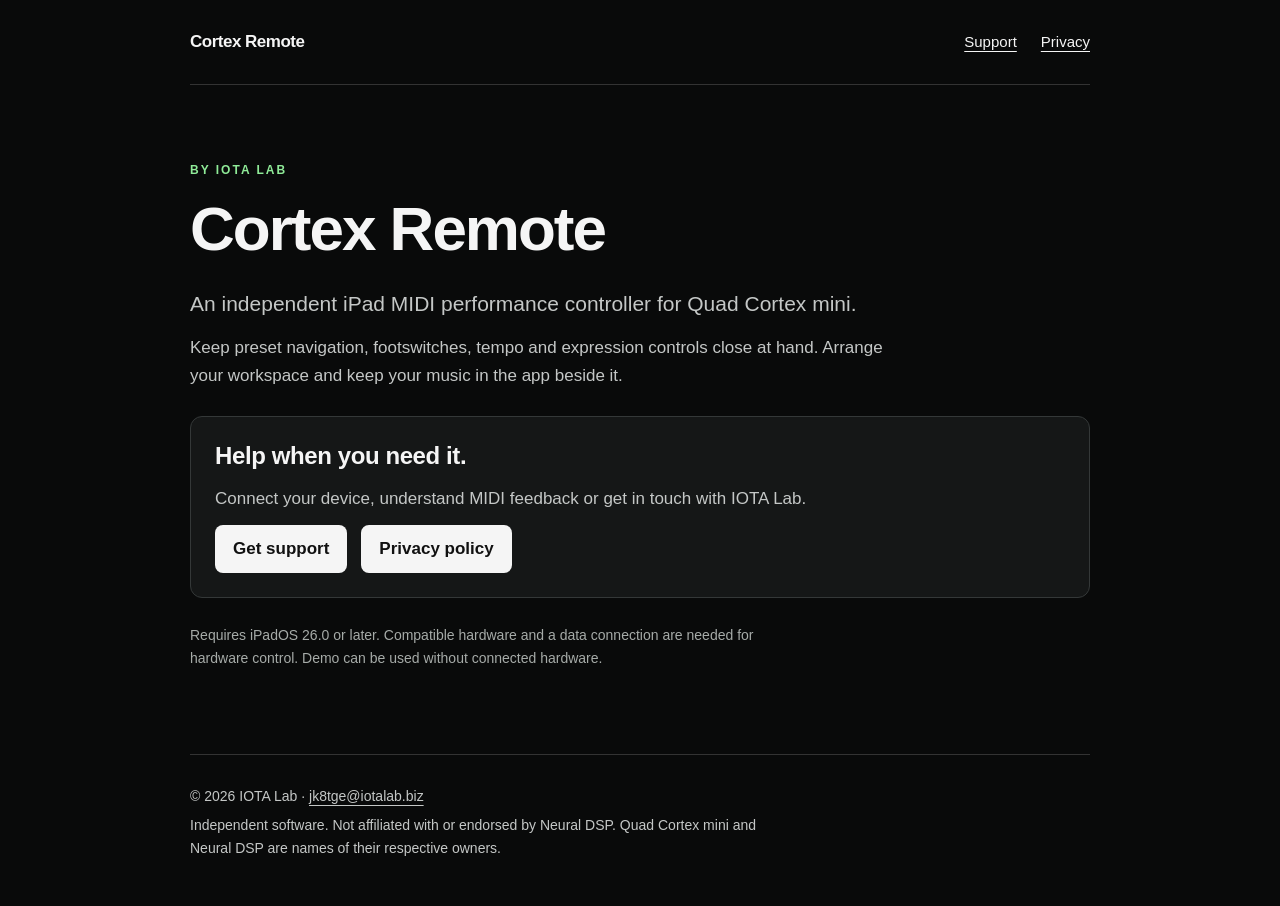
==== index.html @ 170bdfb5 "Publish Cortex Remote support and privacy pages" ====
<!doctype html>
<html lang="en"><head><meta charset="utf-8"><meta name="viewport" content="width=device-width, initial-scale=1"><meta name="description" content="Cortex Remote — Cortex Remote, the independent iPad MIDI controller by IOTA Lab."><title>Cortex Remote · Cortex Remote</title><link rel="stylesheet" href="./style.css"></head>
<body><a class="skip" href="#main">Skip to content</a><header><a class="brand" href="./">Cortex Remote</a><nav aria-label="Main navigation"><a href="./support/" >Support</a><a href="./privacy/" >Privacy</a></nav></header><main id="main"><p class="eyebrow">By IOTA Lab</p><h1>Cortex Remote</h1><p class="lead">An independent iPad MIDI performance controller for Quad Cortex mini.</p><p>Keep preset navigation, footswitches, tempo and expression controls close at hand. Arrange your workspace and keep your music in the app beside it.</p><div class="card"><h2>Help when you need it.</h2><p>Connect your device, understand MIDI feedback or get in touch with IOTA Lab.</p><div class="links"><a class="button" href="support/">Get support</a><a class="button" href="privacy/">Privacy policy</a></div></div><p class="muted">Requires iPadOS 26.0 or later. Compatible hardware and a data connection are needed for hardware control. Demo can be used without connected hardware.</p></main><footer><p>© 2026 IOTA Lab · <a href="mailto:jk8tge@iotalab.biz">jk8tge@iotalab.biz</a></p><p>Independent software. Not affiliated with or endorsed by Neural DSP. Quad Cortex mini and Neural DSP are names of their respective owners.</p></footer></body></html>
---- style.css ----
*{box-sizing:border-box}html{color-scheme:dark;scroll-behavior:smooth}body{margin:0;background:#090a0a;color:#f5f5f5;font:17px/1.65 -apple-system,BlinkMacSystemFont,"Segoe UI",sans-serif}a{color:inherit;text-underline-offset:4px}a:hover{color:#8feb98}a:focus-visible{outline:2px solid #8feb98;outline-offset:5px}header,main,footer{width:min(100% - 48px,900px);margin:auto}header{display:flex;justify-content:space-between;align-items:center;gap:20px;padding:28px 0;border-bottom:1px solid #333}.brand{font-weight:700;text-decoration:none;letter-spacing:-.5px}nav{display:flex;gap:24px;font-size:15px}nav a[aria-current=page]{color:#8feb98}main{padding:64px 0 72px}.eyebrow{color:#8feb98;text-transform:uppercase;font-size:12px;letter-spacing:2px;font-weight:600}h1{font-size:clamp(36px,7vw,62px);letter-spacing:-2px;line-height:1.1;margin:14px 0 24px}h2{font-size:24px;letter-spacing:-.4px;line-height:1.25;margin:38px 0 14px}h3{font-size:18px;line-height:1.35;margin:24px 0 10px}p,ul,ol{max-width:76ch}p{margin:12px 0;color:#c4c7c6}li{margin:9px 0;color:#c4c7c6}strong{color:#f5f5f5}.lead{font-size:21px;max-width:62ch}.card{padding:24px;background:#151717;border:1px solid #343838;border-radius:12px;margin:26px 0}.card h2{margin-top:0}.button{display:inline-flex;align-items:center;min-height:48px;padding:9px 18px;background:#f5f5f5;border-radius:8px;color:#111;font-weight:600;text-decoration:none}.button:hover{background:#8feb98;color:#111}.muted{font-size:14px;color:#a6aba8}.links{display:flex;gap:14px;flex-wrap:wrap}.skip{position:absolute;top:-80px;left:24px;padding:10px;background:#fff;color:#000}.skip:focus{top:10px}footer{border-top:1px solid #333;padding:24px 0 40px;font-size:14px;color:#a6aba8}footer p{margin:6px 0}code{font-family:ui-monospace,monospace;font-size:.94em}a{overflow-wrap:anywhere}@media(max-width:520px){header,main,footer{width:calc(100% - 32px)}header{align-items:flex-start;flex-direction:column;gap:14px;padding:22px 0}main{padding-top:38px}.card{padding:20px}h1{letter-spacing:-1px}nav{gap:20px}}
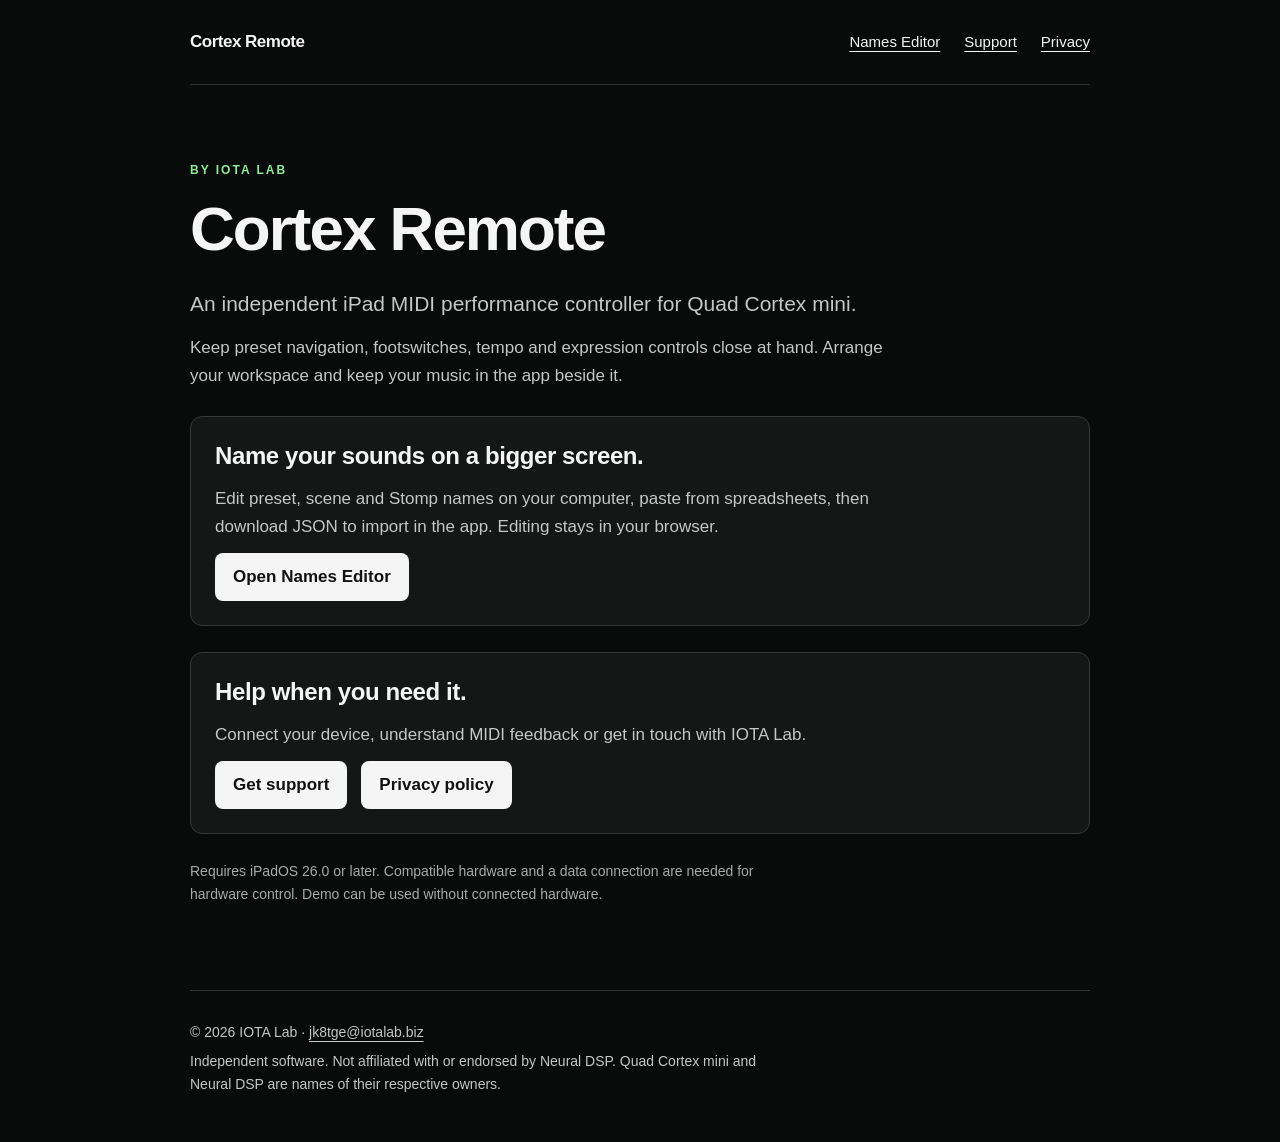
==== commit 6d323241: "Add local names editor with JSON export and four languages" ====
--- a/index.html
+++ b/index.html
@@ -1,3 +1,3 @@
 <!doctype html>
 <html lang="en"><head><meta charset="utf-8"><meta name="viewport" content="width=device-width, initial-scale=1"><meta name="description" content="Cortex Remote — Cortex Remote, the independent iPad MIDI controller by IOTA Lab."><title>Cortex Remote · Cortex Remote</title><link rel="stylesheet" href="./style.css"></head>
-<body><a class="skip" href="#main">Skip to content</a><header><a class="brand" href="./">Cortex Remote</a><nav aria-label="Main navigation"><a href="./support/" >Support</a><a href="./privacy/" >Privacy</a></nav></header><main id="main"><p class="eyebrow">By IOTA Lab</p><h1>Cortex Remote</h1><p class="lead">An independent iPad MIDI performance controller for Quad Cortex mini.</p><p>Keep preset navigation, footswitches, tempo and expression controls close at hand. Arrange your workspace and keep your music in the app beside it.</p><div class="card"><h2>Help when you need it.</h2><p>Connect your device, understand MIDI feedback or get in touch with IOTA Lab.</p><div class="links"><a class="button" href="support/">Get support</a><a class="button" href="privacy/">Privacy policy</a></div></div><p class="muted">Requires iPadOS 26.0 or later. Compatible hardware and a data connection are needed for hardware control. Demo can be used without connected hardware.</p></main><footer><p>© 2026 IOTA Lab · <a href="mailto:jk8tge@iotalab.biz">jk8tge@iotalab.biz</a></p><p>Independent software. Not affiliated with or endorsed by Neural DSP. Quad Cortex mini and Neural DSP are names of their respective owners.</p></footer></body></html>+<body><a class="skip" href="#main">Skip to content</a><header><a class="brand" href="./">Cortex Remote</a><nav aria-label="Main navigation"><a href="./names/">Names Editor</a><a href="./support/" >Support</a><a href="./privacy/" >Privacy</a></nav></header><main id="main"><p class="eyebrow">By IOTA Lab</p><h1>Cortex Remote</h1><p class="lead">An independent iPad MIDI performance controller for Quad Cortex mini.</p><p>Keep preset navigation, footswitches, tempo and expression controls close at hand. Arrange your workspace and keep your music in the app beside it.</p><div class="card"><h2>Name your sounds on a bigger screen.</h2><p>Edit preset, scene and Stomp names on your computer, paste from spreadsheets, then download JSON to import in the app. Editing stays in your browser.</p><div class="links"><a class="button" href="names/">Open Names Editor</a></div></div><div class="card"><h2>Help when you need it.</h2><p>Connect your device, understand MIDI feedback or get in touch with IOTA Lab.</p><div class="links"><a class="button" href="support/">Get support</a><a class="button" href="privacy/">Privacy policy</a></div></div><p class="muted">Requires iPadOS 26.0 or later. Compatible hardware and a data connection are needed for hardware control. Demo can be used without connected hardware.</p></main><footer><p>© 2026 IOTA Lab · <a href="mailto:jk8tge@iotalab.biz">jk8tge@iotalab.biz</a></p><p>Independent software. Not affiliated with or endorsed by Neural DSP. Quad Cortex mini and Neural DSP are names of their respective owners.</p></footer></body></html>
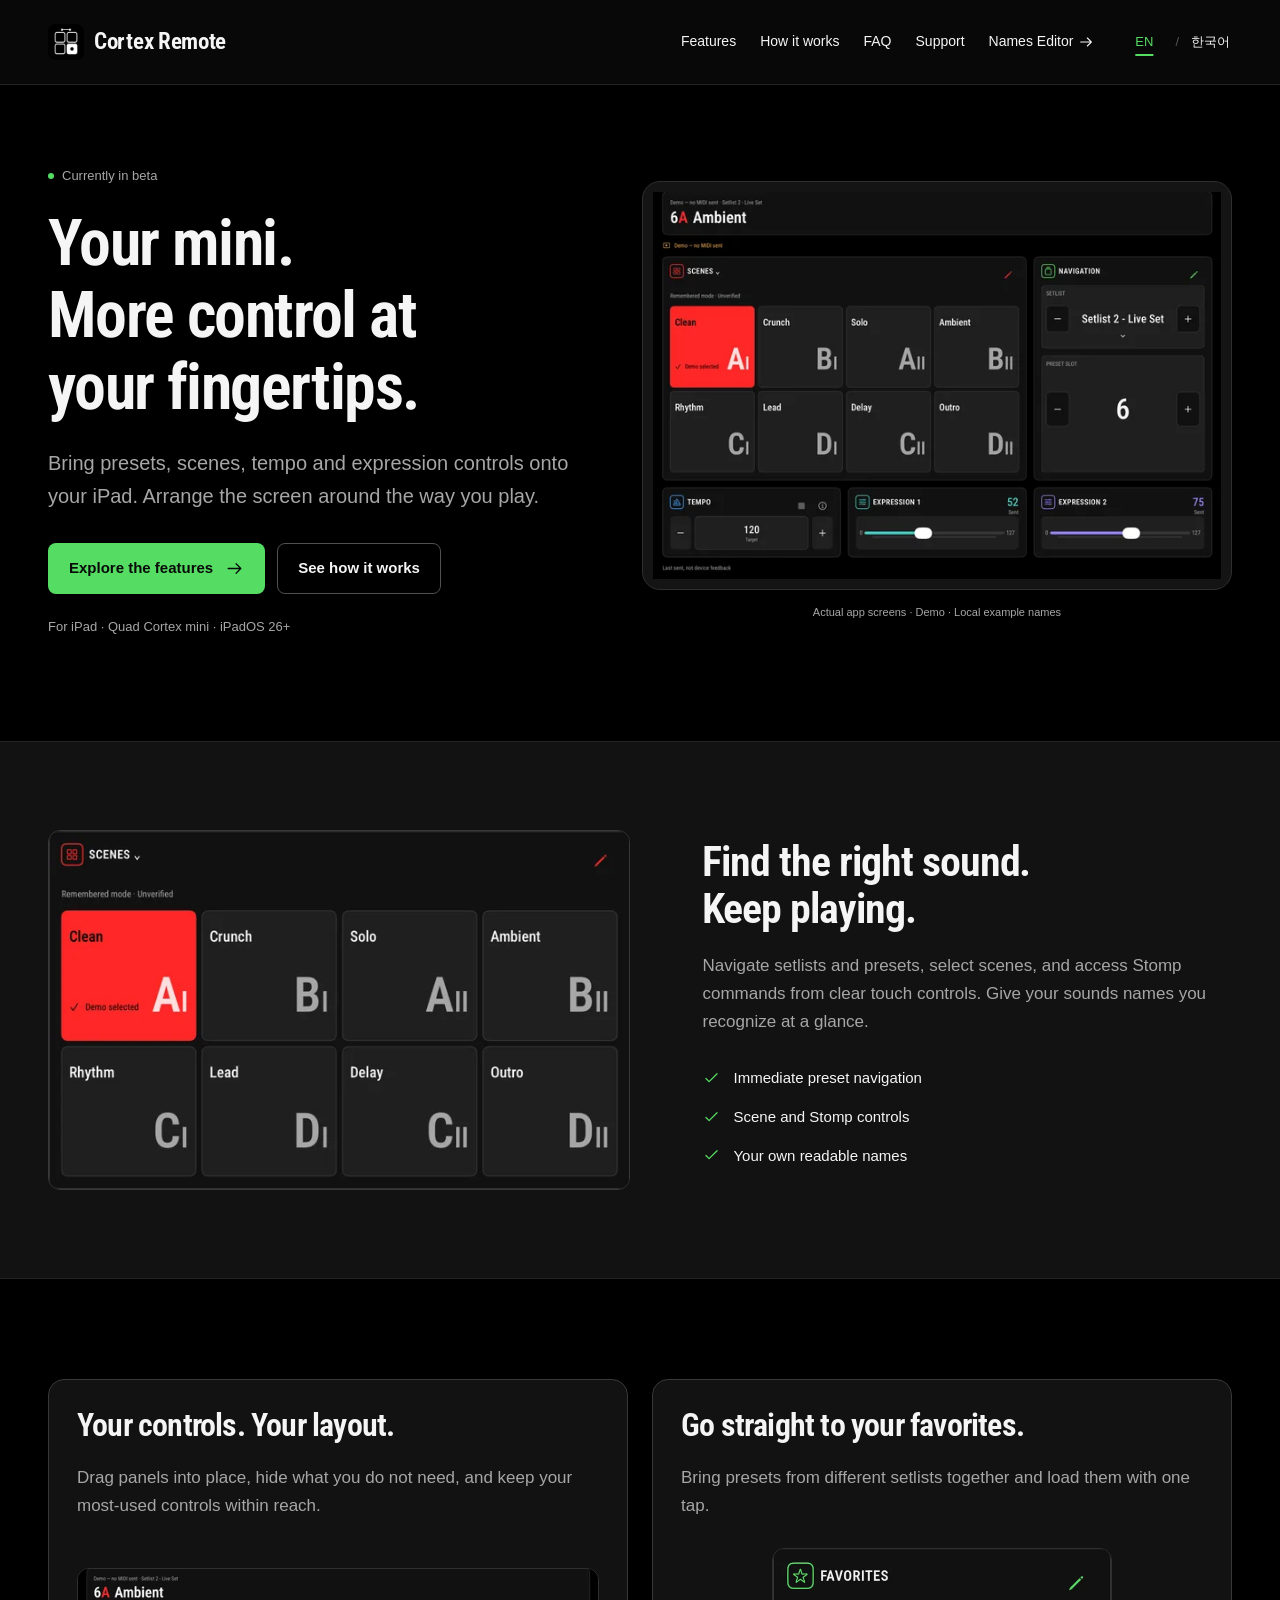
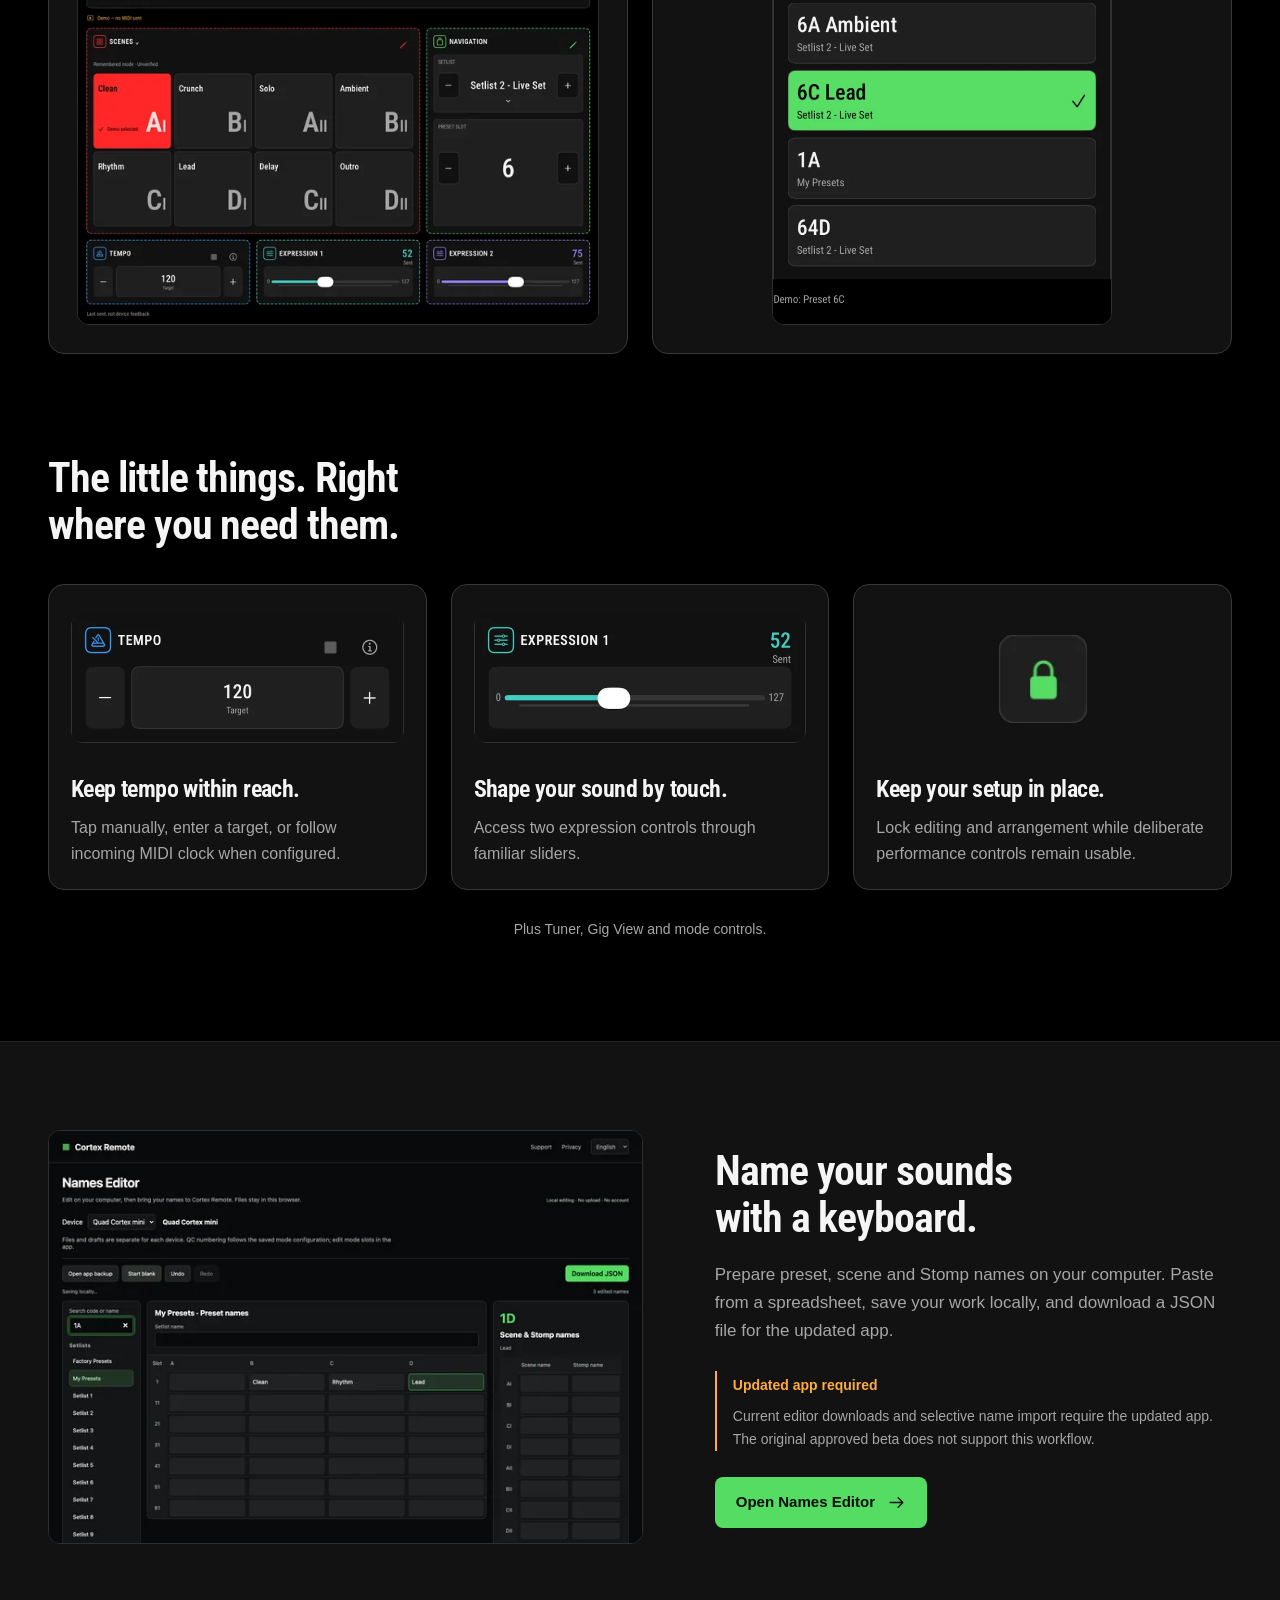
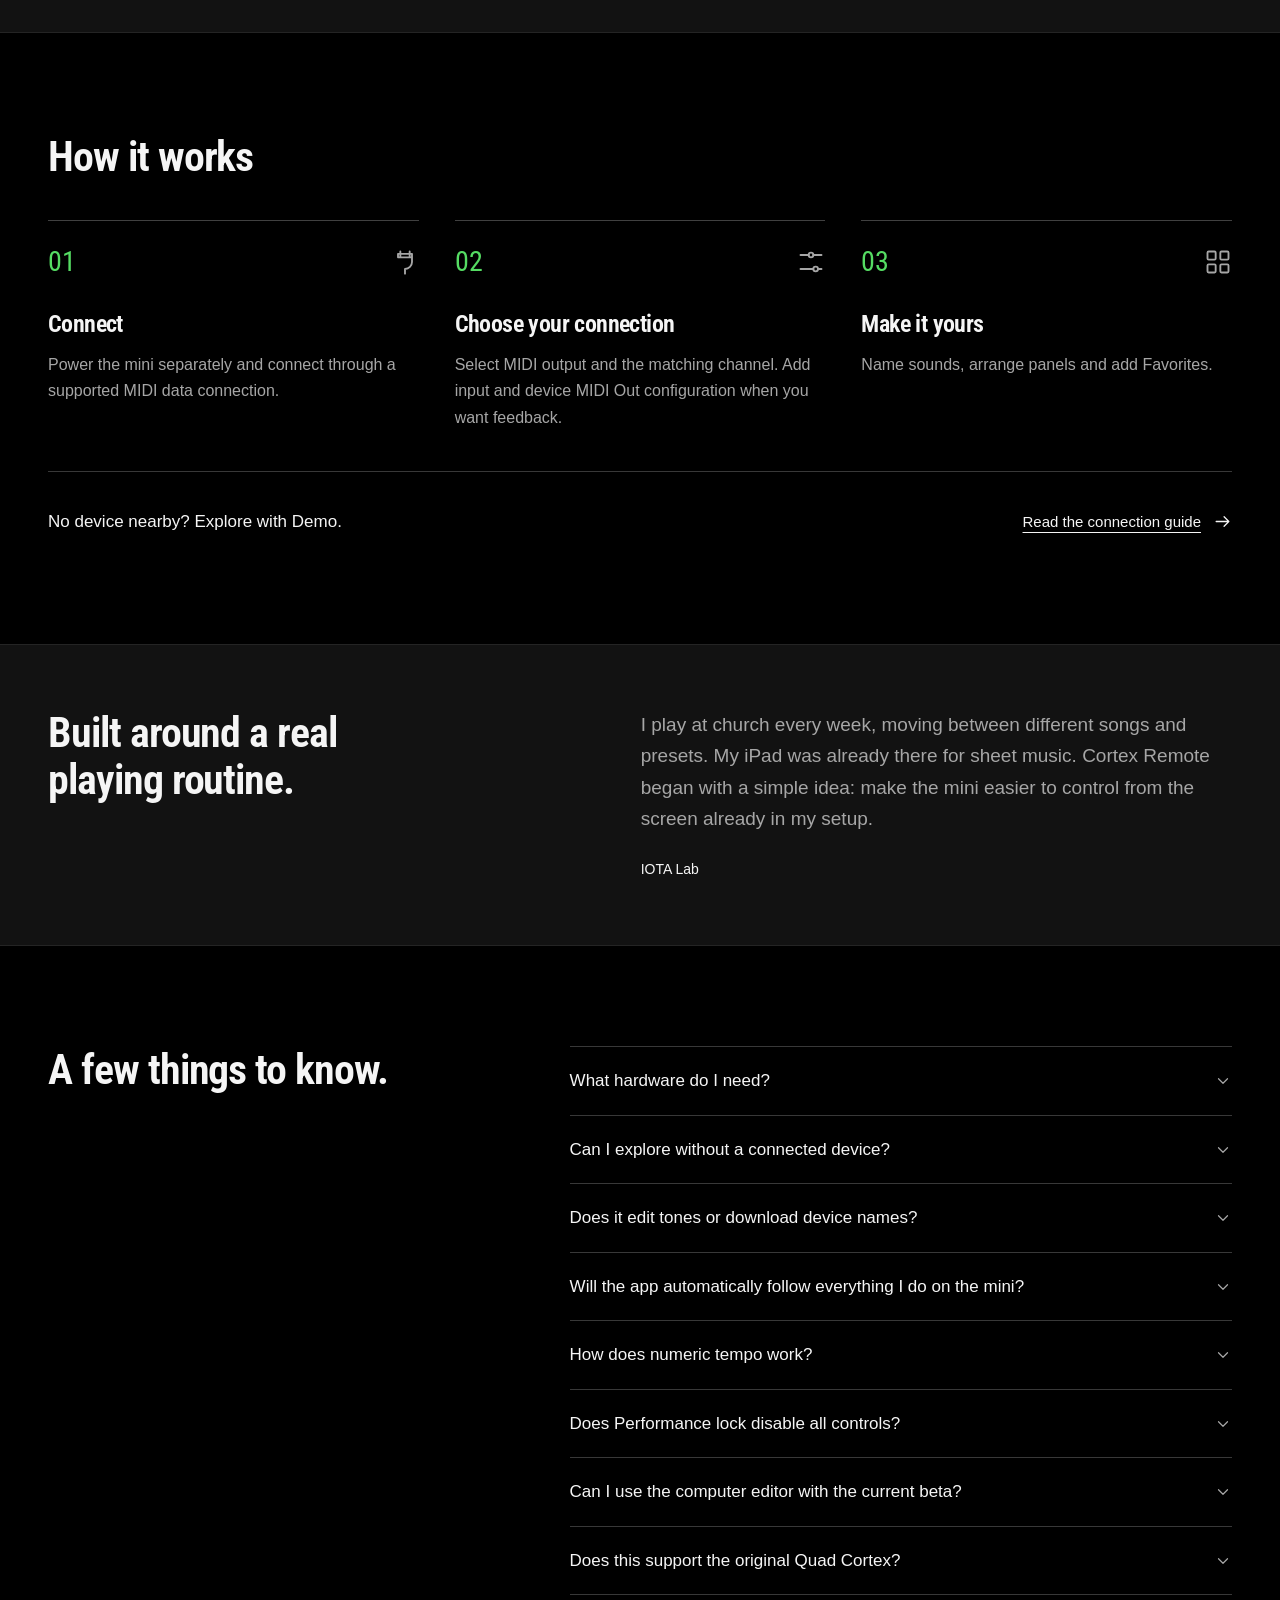
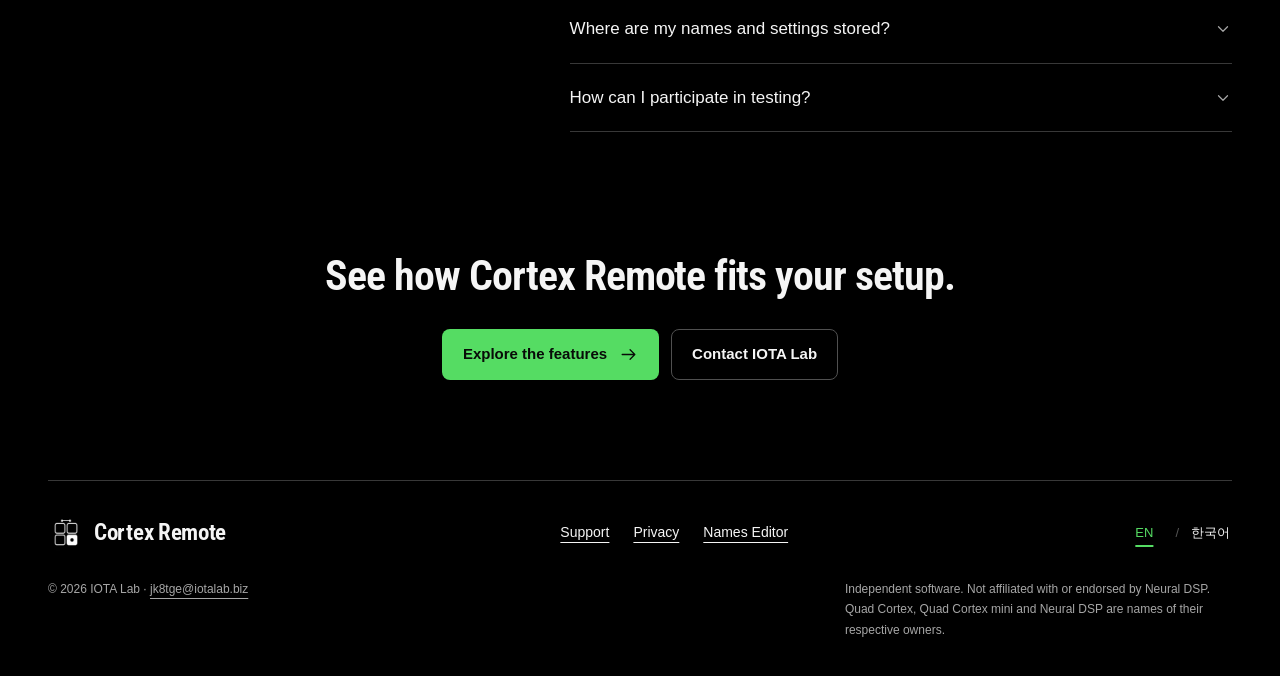
==== commit f4b54dc6: "Introduce bilingual Cortex Remote product website" ====
--- a/index.html
+++ b/index.html
@@ -1,3 +1,11 @@
 <!doctype html>
-<html lang="en"><head><meta charset="utf-8"><meta name="viewport" content="width=device-width, initial-scale=1"><meta name="description" content="Cortex Remote — Cortex Remote, the independent iPad MIDI controller by IOTA Lab."><title>Cortex Remote · Cortex Remote</title><link rel="stylesheet" href="./style.css"></head>
-<body><a class="skip" href="#main">Skip to content</a><header><a class="brand" href="./">Cortex Remote</a><nav aria-label="Main navigation"><a href="./names/">Names Editor</a><a href="./support/" >Support</a><a href="./privacy/" >Privacy</a></nav></header><main id="main"><p class="eyebrow">By IOTA Lab</p><h1>Cortex Remote</h1><p class="lead">An independent iPad MIDI performance controller for Quad Cortex mini.</p><p>Keep preset navigation, footswitches, tempo and expression controls close at hand. Arrange your workspace and keep your music in the app beside it.</p><div class="card"><h2>Name your sounds on a bigger screen.</h2><p>Edit preset, scene and Stomp names on your computer, paste from spreadsheets, then download JSON to import in the app. Editing stays in your browser.</p><div class="links"><a class="button" href="names/">Open Names Editor</a></div></div><div class="card"><h2>Help when you need it.</h2><p>Connect your device, understand MIDI feedback or get in touch with IOTA Lab.</p><div class="links"><a class="button" href="support/">Get support</a><a class="button" href="privacy/">Privacy policy</a></div></div><p class="muted">Requires iPadOS 26.0 or later. Compatible hardware and a data connection are needed for hardware control. Demo can be used without connected hardware.</p></main><footer><p>© 2026 IOTA Lab · <a href="mailto:jk8tge@iotalab.biz">jk8tge@iotalab.biz</a></p><p>Independent software. Not affiliated with or endorsed by Neural DSP. Quad Cortex mini and Neural DSP are names of their respective owners.</p></footer></body></html>+<html lang="en"><head><meta charset="utf-8"><meta name="viewport" content="width=device-width, initial-scale=1"><meta name="color-scheme" content="dark"><title>Cortex Remote — Your mini. More control.</title><meta name="description" content="An independent iPad MIDI controller for Quad Cortex mini. Explore preset and scene controls, Favorites, custom layouts, tempo and expression."><link rel="canonical" href="https://jk8tge-iota.github.io/cortex-remote-support/"><link rel="alternate" hreflang="en" href="https://jk8tge-iota.github.io/cortex-remote-support/"><link rel="alternate" hreflang="ko" href="https://jk8tge-iota.github.io/cortex-remote-support/ko/"><link rel="alternate" hreflang="x-default" href="https://jk8tge-iota.github.io/cortex-remote-support/"><meta property="og:type" content="website"><meta property="og:site_name" content="Cortex Remote"><meta property="og:title" content="Cortex Remote — Your mini. More control."><meta property="og:description" content="An independent iPad MIDI controller for Quad Cortex mini. Explore preset and scene controls, Favorites, custom layouts, tempo and expression."><meta property="og:url" content="https://jk8tge-iota.github.io/cortex-remote-support/"><meta property="og:locale" content="en_US"><meta property="og:image" content="https://jk8tge-iota.github.io/cortex-remote-support/assets/social-en.png"><meta property="og:image:width" content="1200"><meta property="og:image:height" content="630"><meta property="og:image:alt" content="Your mini. More control at your fingertips."><meta name="twitter:card" content="summary_large_image"><link rel="icon" href="./assets/favicon.png"><link rel="preload" as="font" type="font/woff2" href="./assets/RobotoCondensed.woff2" crossorigin><link rel="stylesheet" href="./promo.css"><script src="./promo.js" defer></script></head><body class="promo"><a class="skip" href="#main">Skip to content</a><header class="site-header"><div class="wrap header-row"><a class="brand" href="./" aria-label="Cortex Remote"><img src="./assets/app-icon.webp" width="36" height="36" alt=""><span>Cortex Remote</span></a><nav class="desktop-nav" aria-label="Menu"><a href="./#features">Features</a><a href="./#how-it-works">How it works</a><a href="./#faq">FAQ</a><a href="./support/">Support</a><a class="nav-editor" href="./names/?lang=en">Names Editor<svg aria-hidden="true" viewBox="0 0 24 24" fill="none" stroke="currentColor" stroke-width="1.6" stroke-linecap="round" stroke-linejoin="round"><path d="M4 12h16m-6-6 6 6-6 6"/></svg></a></nav><div class="languages" aria-label="Language"><a class="language-link" href="./" lang="en" hreflang="en" aria-current="page">EN</a><span aria-hidden="true">/</span><a class="language-link" href="./ko/" lang="ko" hreflang="ko" >한국어</a></div><details class="mobile-menu"><summary>Menu<svg aria-hidden="true" viewBox="0 0 24 24" fill="none" stroke="currentColor" stroke-width="1.6" stroke-linecap="round" stroke-linejoin="round"><path d="m6 9 6 6 6-6"/></svg></summary><nav aria-label="Menu"><a href="./#features">Features</a><a href="./#how-it-works">How it works</a><a href="./#faq">FAQ</a><a href="./support/">Support</a><a class="nav-editor" href="./names/?lang=en">Names Editor<svg aria-hidden="true" viewBox="0 0 24 24" fill="none" stroke="currentColor" stroke-width="1.6" stroke-linecap="round" stroke-linejoin="round"><path d="M4 12h16m-6-6 6 6-6 6"/></svg></a></nav></details></div></header><main id="main">
+<section class="wrap hero"><div class="hero-copy"><p class="beta"><span></span>Currently in beta</p><h1>Your mini. More control at your fingertips.</h1><p class="lead">Bring presets, scenes, tempo and expression controls onto your iPad. Arrange the screen around the way you play.</p><div class="actions"><a class="button primary" href="#features">Explore the features<svg aria-hidden="true" viewBox="0 0 24 24" fill="none" stroke="currentColor" stroke-width="1.6" stroke-linecap="round" stroke-linejoin="round"><path d="M4 12h16m-6-6 6 6-6 6"/></svg></a><a class="button secondary" href="#how-it-works">See how it works</a></div><p class="requirements">For iPad · Quad Cortex mini · iPadOS 26+</p></div><figure class="hero-media"><a class="image-link " href="./assets/en-hero.png" aria-label="View full-size screenshot: Cortex Remote in Demo with named Mini scenes, preset navigation, tempo and expression sliders."><picture><source type="image/webp" srcset="./assets/en-hero-640.webp 640w, ./assets/en-hero-1200.webp 1200w" sizes="(max-width:767px) calc(100vw - 40px), (max-width:1099px) 80vw, 600px"><img src="./assets/en-hero.png" alt="Cortex Remote in Demo with named Mini scenes, preset navigation, tempo and expression sliders." fetchpriority="high" decoding="async" width="2230" height="1520"></picture></a><figcaption>Actual app screens · Demo · Local example names</figcaption></figure></section>
+<section id="features" class="feature-band"><div class="wrap feature-split"><a class="image-link scene-image" href="./assets/en-scenes.png" aria-label="View full-size screenshot: Mini scene buttons with local names including Clean, Rhythm, Lead and Ambient."><picture><source type="image/webp" srcset="./assets/en-scenes-640.webp 640w, ./assets/en-scenes-1200.webp 1200w" sizes="(max-width:767px) calc(100vw - 40px), (max-width:1099px) 80vw, 600px"><img src="./assets/en-scenes.png" alt="Mini scene buttons with local names including Clean, Rhythm, Lead and Ambient." loading="lazy" decoding="async" width="1428" height="879"></picture></a><div><h2>Find the right sound. Keep playing.</h2><p>Navigate setlists and presets, select scenes, and access Stomp commands from clear touch controls. Give your sounds names you recognize at a glance.</p><ul class="feature-points"><li><svg aria-hidden="true" viewBox="0 0 24 24" fill="none" stroke="currentColor" stroke-width="1.6" stroke-linecap="round" stroke-linejoin="round"><path d="m5 12 4 4L19 6"/></svg>Immediate preset navigation</li><li><svg aria-hidden="true" viewBox="0 0 24 24" fill="none" stroke="currentColor" stroke-width="1.6" stroke-linecap="round" stroke-linejoin="round"><path d="m5 12 4 4L19 6"/></svg>Scene and Stomp controls</li><li><svg aria-hidden="true" viewBox="0 0 24 24" fill="none" stroke="currentColor" stroke-width="1.6" stroke-linecap="round" stroke-linejoin="round"><path d="m5 12 4 4L19 6"/></svg>Your own readable names</li></ul></div></div></section>
+<section class="wrap section"><div class="duo"><article class="feature-card arrangement"><h2>Your controls. Your layout.</h2><p>Drag panels into place, hide what you do not need, and keep your most-used controls within reach.</p><a class="image-link " href="./assets/en-arrange.png" aria-label="View full-size screenshot: Cortex Remote in Arrange mode with outlines around draggable panels."><picture><source type="image/webp" srcset="./assets/en-arrange-640.webp 640w, ./assets/en-arrange-1200.webp 1200w" sizes="(max-width:767px) calc(100vw - 40px), (max-width:1099px) 80vw, 600px"><img src="./assets/en-arrange.png" alt="Cortex Remote in Arrange mode with outlines around draggable panels." loading="lazy" decoding="async" width="2230" height="1520"></picture></a></article><article class="feature-card favorites"><h2>Go straight to your favorites.</h2><p>Bring presets from different setlists together and load them with one tap.</p><a class="image-link " href="./assets/en-favorites.png" aria-label="View full-size screenshot: Favorites panel with named presets and a green selected preset."><picture><source type="image/webp" srcset="./assets/en-favorites-640.webp 640w, ./assets/en-favorites-1200.webp 1200w" sizes="(max-width:767px) calc(100vw - 40px), (max-width:1099px) 80vw, 600px"><img src="./assets/en-favorites.png" alt="Favorites panel with named presets and a green selected preset." loading="lazy" decoding="async" width="701" height="778"></picture></a></article></div></section>
+<section class="wrap section tools"><h2>The little things. Right where you need them.</h2><div class="tool-grid"><article class="tool-card tempo"><div class="tool-image"><a class="image-link " href="./assets/en-tempo.png" aria-label="View full-size screenshot: Tempo panel with the BPM value between decrease and increase controls."><picture><source type="image/webp" srcset="./assets/en-tempo-640.webp 640w, ./assets/en-tempo-1200.webp 1200w" sizes="(max-width:767px) calc(100vw - 40px), (max-width:1099px) 80vw, 600px"><img src="./assets/en-tempo.png" alt="Tempo panel with the BPM value between decrease and increase controls." loading="lazy" decoding="async" width="701" height="272"></picture></a></div><h3>Keep tempo within reach.</h3><p>Tap manually, enter a target, or follow incoming MIDI clock when configured.</p></article><article class="tool-card expression"><div class="tool-image"><a class="image-link " href="./assets/en-expression.png" aria-label="View full-size screenshot: Expression slider showing a locally submitted Demo value."><picture><source type="image/webp" srcset="./assets/en-expression-640.webp 640w, ./assets/en-expression-1200.webp 1200w" sizes="(max-width:767px) calc(100vw - 40px), (max-width:1099px) 80vw, 600px"><img src="./assets/en-expression.png" alt="Expression slider showing a locally submitted Demo value." loading="lazy" decoding="async" width="701" height="272"></picture></a></div><h3>Shape your sound by touch.</h3><p>Access two expression controls through familiar sliders.</p></article><article class="tool-card lock"><div class="tool-image"><a class="image-link " href="./assets/en-lock.png" aria-label="View full-size screenshot: The app's locked performance header control."><picture><source type="image/webp" srcset="./assets/en-lock-640.webp 640w, ./assets/en-lock-1200.webp 1200w" sizes="(max-width:767px) calc(100vw - 40px), (max-width:1099px) 80vw, 600px"><img src="./assets/en-lock.png" alt="The app's locked performance header control." loading="lazy" decoding="async" width="82" height="82"></picture></a></div><h3>Keep your setup in place.</h3><p>Lock editing and arrangement while deliberate performance controls remain usable.</p></article></div><p class="extras">Plus Tuner, Gig View and mode controls.</p></section>
+<section class="feature-band editor-section"><div class="wrap feature-split"><a class="image-link editor-image" href="./assets/en-editor.png" aria-label="View full-size screenshot: Desktop Names Editor showing the Mini preset table and scene and Stomp names."><picture><source type="image/webp" srcset="./assets/en-editor-640.webp 640w, ./assets/en-editor-1200.webp 1200w" sizes="(max-width:767px) calc(100vw - 40px), (max-width:1099px) 80vw, 600px"><img src="./assets/en-editor.png" alt="Desktop Names Editor showing the Mini preset table and scene and Stomp names." loading="lazy" decoding="async" width="1440" height="1000"></picture></a><div><h2>Name your sounds with a keyboard.</h2><p>Prepare preset, scene and Stomp names on your computer. Paste from a spreadsheet, save your work locally, and download a JSON file for the updated app.</p><aside class="compatibility"><strong>Updated app required</strong><p>Current editor downloads and selective name import require the updated app. The original approved beta does not support this workflow.</p></aside><a class="button primary" href="./names/?lang=en">Open Names Editor<svg aria-hidden="true" viewBox="0 0 24 24" fill="none" stroke="currentColor" stroke-width="1.6" stroke-linecap="round" stroke-linejoin="round"><path d="M4 12h16m-6-6 6 6-6 6"/></svg></a></div></div></section>
+<section id="how-it-works" class="wrap section how"><h2>How it works</h2><ol class="steps"><li><div class="step-mark"><span>01</span><svg aria-hidden="true" viewBox="0 0 24 24" fill="none" stroke="currentColor" stroke-width="1.6" stroke-linecap="round" stroke-linejoin="round"><path d="M8 3v5m8-5v5M6 8h12v4a6 6 0 0 1-6 6v4M6 8V5h12v3"/></svg></div><h3>Connect</h3><p>Power the mini separately and connect through a supported MIDI data connection.</p></li><li><div class="step-mark"><span>02</span><svg aria-hidden="true" viewBox="0 0 24 24" fill="none" stroke="currentColor" stroke-width="1.6" stroke-linecap="round" stroke-linejoin="round"><path d="M3 6h7m4 0h7M3 18h11m4 0h3"/><circle cx="12" cy="6" r="2"/><circle cx="16" cy="18" r="2"/></svg></div><h3>Choose your connection</h3><p>Select MIDI output and the matching channel. Add input and device MIDI Out configuration when you want feedback.</p></li><li><div class="step-mark"><span>03</span><svg aria-hidden="true" viewBox="0 0 24 24" fill="none" stroke="currentColor" stroke-width="1.6" stroke-linecap="round" stroke-linejoin="round"><rect x="3" y="3" width="7" height="7" rx="1"/><rect x="14" y="3" width="7" height="7" rx="1"/><rect x="3" y="14" width="7" height="7" rx="1"/><rect x="14" y="14" width="7" height="7" rx="1"/></svg></div><h3>Make it yours</h3><p>Name sounds, arrange panels and add Favorites.</p></li></ol><div class="setup-note"><p>No device nearby? Explore with Demo.</p><a href="./support/">Read the connection guide<svg aria-hidden="true" viewBox="0 0 24 24" fill="none" stroke="currentColor" stroke-width="1.6" stroke-linecap="round" stroke-linejoin="round"><path d="M4 12h16m-6-6 6 6-6 6"/></svg></a></div></section>
+<section class="story-band"><div class="wrap story"><h2>Built around a real playing routine.</h2><div><p>I play at church every week, moving between different songs and presets. My iPad was already there for sheet music. Cortex Remote began with a simple idea: make the mini easier to control from the screen already in my setup.</p><span class="byline">IOTA Lab</span></div></div></section>
+<section id="faq" class="wrap section faq"><h2>A few things to know.</h2><div><details><summary>What hardware do I need?<svg aria-hidden="true" viewBox="0 0 24 24" fill="none" stroke="currentColor" stroke-width="1.6" stroke-linecap="round" stroke-linejoin="round"><path d="m6 9 6 6 6-6"/></svg></summary><p>An iPad running iPadOS 26.0 or later and a separately powered Quad Cortex mini. Use a compatible data connection, such as a USB-C data cable with any adapter required for your iPad. Select the MIDI output and match the device's input channel.</p></details><details><summary>Can I explore without a connected device?<svg aria-hidden="true" viewBox="0 0 24 24" fill="none" stroke="currentColor" stroke-width="1.6" stroke-linecap="round" stroke-linejoin="round"><path d="m6 9 6 6 6-6"/></svg></summary><p>Yes. Demo lets you explore the interface without transmitting MIDI to hardware. The screenshots on this page use Demo.</p></details><details><summary>Does it edit tones or download device names?<svg aria-hidden="true" viewBox="0 0 24 24" fill="none" stroke="currentColor" stroke-width="1.6" stroke-linecap="round" stroke-linejoin="round"><path d="m6 9 6 6 6-6"/></svg></summary><p>No. This is a performance controller, not a tone editor. Preset, scene and Stomp names are local labels you enter in the app; they are not downloaded from the mini.</p></details><details><summary>Will the app automatically follow everything I do on the mini?<svg aria-hidden="true" viewBox="0 0 24 24" fill="none" stroke="currentColor" stroke-width="1.6" stroke-linecap="round" stroke-linejoin="round"><path d="m6 9 6 6 6-6"/></svg></summary><p>Not automatically. Tempo following requires MIDI Clock Out on the device and input selection in the app. Preset, scene and expression feedback needs matching MIDI Out assignments on the mini. Unconfigured changes may remain unknown; a sent command is not hardware acknowledgement.</p></details><details><summary>How does numeric tempo work?<svg aria-hidden="true" viewBox="0 0 24 24" fill="none" stroke="currentColor" stroke-width="1.6" stroke-linecap="round" stroke-linejoin="round"><path d="m6 9 6 6 6-6"/></svg></summary><p>Entering a target or using the tempo −/+ controls sends four timed tap commands once. This is not direct numeric BPM programming. Target, local estimate and incoming clock are identified separately. Tuner Open/Close controls the device screen; the app does not show tuning pitch.</p></details><details><summary>Does Performance lock disable all controls?<svg aria-hidden="true" viewBox="0 0 24 24" fill="none" stroke="currentColor" stroke-width="1.6" stroke-linecap="round" stroke-linejoin="round"><path d="m6 9 6 6 6-6"/></svg></summary><p>No. It protects editing, arrangement, navigation swipes and numeric editors. Deliberate preset, scene, Stomp, tempo and expression controls remain usable. Tap to lock; hold for one second to unlock.</p></details><details><summary>Can I use the computer editor with the current beta?<svg aria-hidden="true" viewBox="0 0 24 24" fill="none" stroke="currentColor" stroke-width="1.6" stroke-linecap="round" stroke-linejoin="round"><path d="m6 9 6 6 6-6"/></svg></summary><p>The editor is live, but its current downloads and selective name import require the updated app. The original approved beta does not support this workflow. Keep a backup and wait for an app build that explicitly includes this compatibility.</p></details><details><summary>Does this support the original Quad Cortex?<svg aria-hidden="true" viewBox="0 0 24 24" fill="none" stroke="currentColor" stroke-width="1.6" stroke-linecap="round" stroke-linejoin="round"><path d="m6 9 6 6 6-6"/></svg></summary><p>A separate original Quad Cortex profile with A–H and Hybrid presentation is in development. It is Demo only: original-QC live MIDI remains disabled pending physical acceptance. This page's main app features describe Quad Cortex mini.</p></details><details><summary>Where are my names and settings stored?<svg aria-hidden="true" viewBox="0 0 24 24" fill="none" stroke="currentColor" stroke-width="1.6" stroke-linecap="round" stroke-linejoin="round"><path d="m6 9 6 6 6-6"/></svg></summary><p>App settings and names stay on your iPad unless you choose to export or share them. There are no app accounts, advertising or developer-operated analytics. The Names Editor processes files in your browser and saves a local draft; clear that draft on shared computers.</p></details><details><summary>How can I participate in testing?<svg aria-hidden="true" viewBox="0 0 24 24" fill="none" stroke="currentColor" stroke-width="1.6" stroke-linecap="round" stroke-linejoin="round"><path d="m6 9 6 6 6-6"/></svg></summary><p>Cortex Remote is currently in TestFlight beta. Contact IOTA Lab at jk8tge@iotalab.biz to ask about participation. TestFlight is Apple's app for installing beta versions. There is no public App Store download listed on this page.</p></details></div></section>
+<section class="wrap closing"><h2>See how Cortex Remote fits your setup.</h2><div class="actions"><a class="button primary" href="#features">Explore the features<svg aria-hidden="true" viewBox="0 0 24 24" fill="none" stroke="currentColor" stroke-width="1.6" stroke-linecap="round" stroke-linejoin="round"><path d="M4 12h16m-6-6 6 6-6 6"/></svg></a><a class="button secondary" href="mailto:jk8tge@iotalab.biz?subject=Cortex%20Remote">Contact IOTA Lab</a></div></section></main><footer class="wrap site-footer"><div class="footer-top"><a class="brand" href="./" aria-label="Cortex Remote"><img src="./assets/app-icon.webp" width="36" height="36" alt=""><span>Cortex Remote</span></a><nav aria-label="Footer"><a href="./support/">Support</a><a href="./privacy/">Privacy</a><a href="./names/?lang=en">Names Editor</a></nav><div class="languages" aria-label="Language"><a class="language-link" href="./" lang="en" hreflang="en" aria-current="page">EN</a><span aria-hidden="true">/</span><a class="language-link" href="./ko/" lang="ko" hreflang="ko" >한국어</a></div></div><div class="footer-bottom"><p>© 2026 IOTA Lab · <a href="mailto:jk8tge@iotalab.biz">jk8tge@iotalab.biz</a></p><p>Independent software. Not affiliated with or endorsed by Neural DSP. Quad Cortex, Quad Cortex mini and Neural DSP are names of their respective owners.</p></div></footer></body></html>
--- a/promo.css
+++ b/promo.css
@@ -0,0 +1,8 @@
+@font-face{font-family:Roboto Condensed;src:url('assets/RobotoCondensed.woff2') format('woff2');font-style:normal;font-weight:100 900;font-display:swap}
+:root{color-scheme:dark;--bg:#000;--panel:#121212;--raised:#202020;--border:#383838;--text:#f5f5f5;--muted:#a6a6a6;--green:#55dc63;--red:#ff2727;--blue:#379bff;--teal:#40cfc3;--purple:#9480ff;--amber:#ffab40;--heading:'Roboto Condensed',sans-serif}
+*{box-sizing:border-box}html{scroll-behavior:smooth;scroll-padding-top:110px}body.promo{margin:0;background:var(--bg);color:var(--text);font:17px/1.65 -apple-system,BlinkMacSystemFont,'Segoe UI',sans-serif;-webkit-font-smoothing:antialiased}html:lang(ko){--heading:'Apple SD Gothic Neo','Noto Sans KR','Malgun Gothic',sans-serif}html:lang(ko) body{font-family:'Apple SD Gothic Neo','Noto Sans KR','Malgun Gothic',sans-serif;word-break:keep-all;overflow-wrap:anywhere;line-height:1.75}
+a{color:inherit;text-underline-offset:5px}a:hover{color:var(--green)}button,a,summary{-webkit-tap-highlight-color:transparent}a:focus-visible,summary:focus-visible,button:focus-visible{outline:2px solid var(--green);outline-offset:5px}img{display:block;max-width:100%;height:auto}svg{width:24px;height:24px;flex-shrink:0}figure{margin:0}.wrap{width:min(1200px,calc(100% - 96px));margin-inline:auto}h1,h2,h3{font-family:var(--heading);line-height:1.12;letter-spacing:-.025em;margin:0;font-weight:650;text-wrap:balance}h1{font-size:clamp(52px,5vw,72px)}h2{font-size:42px}h3{font-size:24px}p{color:var(--muted);margin:20px 0 0}html:lang(ko) h1,html:lang(ko) h2,html:lang(ko) h3{line-height:1.28;letter-spacing:-.045em;font-weight:650}html:lang(ko) h1{font-size:clamp(44px,4.1vw,62px)}html:lang(ko) h2{font-size:36px}html:lang(ko) h3{font-size:22px}.lead{font-size:20px;line-height:1.65}.section{padding-block:100px}.site-header{position:sticky;top:0;z-index:20;background:#080808;border-bottom:1px solid #242424}.header-row{min-height:84px;display:flex;align-items:center;gap:28px}.brand{display:flex;align-items:center;gap:10px;text-decoration:none;white-space:nowrap;font-family:'Roboto Condensed',sans-serif;font-size:23px;font-weight:650;letter-spacing:-.3px}.brand img{border-radius:8px}.desktop-nav{display:flex;align-items:center;gap:24px;margin-left:auto;font-size:14px}.desktop-nav a{display:flex;align-items:center;min-height:44px;text-decoration:none;white-space:nowrap}.nav-editor{gap:5px}.nav-editor svg{width:16px;height:16px}.languages{display:flex;gap:9px;align-items:center;white-space:nowrap;font-size:13px}.languages a{display:grid;place-items:center;min-width:44px;min-height:44px;text-decoration:none}.languages span{color:#555}.languages [aria-current=page]{color:var(--green);text-decoration:underline;text-decoration-thickness:2px;text-underline-offset:8px}.mobile-menu{display:none}.skip{position:fixed;top:-100px;left:20px;z-index:30;padding:10px 20px;background:var(--text);color:#000}.skip:focus{top:10px}.hero{display:grid;grid-template-columns:.95fr 1.05fr;gap:60px;align-items:center;padding-block:80px 104px}.hero-copy{min-width:0}.beta{display:flex;align-items:center;gap:8px;font-size:13px;margin:0 0 22px;color:var(--muted)}.beta span{height:6px;width:6px;border-radius:50%;background:var(--green)}.hero .lead{margin-top:24px}.actions{display:flex;align-items:center;gap:12px;flex-wrap:wrap;margin-top:30px}.button{display:inline-flex;gap:12px;align-items:center;justify-content:center;padding:13px 20px;min-height:48px;border:1px solid transparent;border-radius:8px;font-size:15px;font-weight:650;text-decoration:none;line-height:1.5;transition:background-color .15s,border-color .15s;color:var(--text)}.button svg{width:19px;height:19px}.primary{background:var(--green);color:#080b08}.primary:hover{background:#78e983;color:#000}.secondary{background:transparent;border-color:#505050}.secondary:hover{background:var(--raised);color:var(--text);border-color:#777}.requirements{font-size:13px;margin-top:22px}.image-link{display:block;background:#000;border-radius:12px;overflow:hidden;text-decoration:none;border:1px solid #2f2f2f;transition:border-color .15s}.image-link:hover{border-color:#666}.image-link img{width:100%;height:auto}.hero-media{min-width:0}.hero-media>.image-link{padding:10px;border-radius:18px;background:#141414;box-shadow:0 14px 60px #000}.hero-media figcaption{font-size:11px;color:var(--muted);margin-top:14px;text-align:center;line-height:1.5}.feature-band{background:var(--panel);border-block:1px solid #242424;padding-block:88px}.feature-split{display:grid;grid-template-columns:1.1fr 1fr;gap:72px;align-items:center}.feature-points{list-style:none;padding:0;margin:30px 0 0}.feature-points li{display:flex;align-items:center;gap:12px;margin:14px 0;color:var(--text);font-size:15px}.feature-points svg{color:var(--green);width:19px;height:19px}.scene-image{border-color:var(--border)}.duo{display:grid;grid-template-columns:1fr 1fr;gap:24px}.feature-card{min-width:0;border:1px solid var(--border);border-radius:16px;background:var(--panel);padding:28px;display:flex;flex-direction:column}.feature-card h2{font-size:32px}.feature-card p{font-size:17px;margin-bottom:28px}.feature-card .image-link{margin-top:auto}.arrangement .image-link{max-height:440px}.arrangement img{object-fit:contain}.favorites .image-link{width:min(100%,340px);margin-inline:auto}.favorites img{max-height:440px;object-fit:contain}html:lang(ko) .feature-card h2{font-size:28px}.tools{padding-top:0}.tools>h2{max-width:650px;margin-bottom:36px}.tool-grid{display:grid;grid-template-columns:repeat(3,1fr);gap:24px}.tool-card{padding:22px;border:1px solid var(--border);border-radius:16px;background:var(--panel);min-width:0}.tool-image{height:144px;display:flex;align-items:center;justify-content:center;margin-bottom:25px}.tool-image .image-link{width:100%;border:0;background:transparent}.tool-image img{width:100%;max-height:144px;object-fit:contain}.lock .tool-image .image-link{width:88px}.tool-card h3{font-size:24px}.tool-card p{font-size:16px;margin-top:12px}.extras{font-size:14px;text-align:center;margin-top:28px}.editor-section .feature-split{grid-template-columns:1.15fr 1fr}.compatibility{border-left:2px solid var(--amber);padding:0 0 0 16px;margin:26px 0}.compatibility strong{color:var(--amber);font-size:14px;font-weight:600}.compatibility p{font-size:14px;margin-top:6px;line-height:1.65}.steps{list-style:none;padding:0;margin:40px 0;display:grid;grid-template-columns:repeat(3,1fr);gap:36px;counter-reset:step}.step-mark{display:flex;align-items:center;justify-content:space-between;border-top:1px solid #404040;padding-top:18px;margin-bottom:26px}.step-mark span{font-family:'Roboto Condensed',sans-serif;font-size:28px;color:var(--green)}.step-mark svg{color:var(--muted);width:28px;height:28px}.steps p{font-size:16px;margin-top:14px}.setup-note{display:flex;justify-content:space-between;align-items:center;gap:24px;padding-top:28px;border-top:1px solid var(--border)}.setup-note p{margin:0;font-size:17px;color:var(--text)}.setup-note a{display:flex;gap:12px;align-items:center;min-height:44px;font-size:15px}.setup-note svg{width:19px;height:19px}.story-band{background:var(--panel);padding-block:64px;border-block:1px solid #242424}.story{display:grid;grid-template-columns:1fr 1.2fr;gap:100px;align-items:start}.story p{margin:0;font-size:19px}.byline{display:block;margin-top:24px;font-size:14px;color:var(--text)}.faq{display:grid;grid-template-columns:.8fr 1.2fr;gap:80px;align-items:start}.faq details{border-bottom:1px solid var(--border)}.faq details:first-child{border-top:1px solid var(--border)}summary{cursor:pointer;list-style:none}summary::-webkit-details-marker{display:none}.faq summary{padding:21px 0;display:flex;justify-content:space-between;align-items:center;gap:24px;font-size:17px;font-weight:500;line-height:1.5}.faq summary svg{width:18px;height:18px;color:var(--muted)}details[open]>summary svg{transform:rotate(180deg)}.faq details p{font-size:16px;margin:0;padding-bottom:24px}.closing{text-align:center;padding:20px 0 100px}.closing h2{max-width:680px;margin:auto}.closing .actions{justify-content:center}.site-footer{border-top:1px solid var(--border);padding-block:30px 36px}.footer-top{display:flex;gap:24px;align-items:center;justify-content:space-between}.footer-top nav{display:flex;gap:24px;flex-wrap:wrap;font-size:14px}.footer-top nav a{display:flex;align-items:center;min-height:44px}.footer-bottom{margin-top:24px;display:flex;gap:40px;justify-content:space-between;align-items:start}.footer-bottom p{font-size:12px;line-height:1.7;margin:0;max-width:58ch}.legal{max-width:860px;padding-block:64px 100px}.legal h1{margin:24px 0}.legal h2{font-size:28px;margin:40px 0 14px}.legal h3{font-size:22px;margin-top:28px}.legal p,.legal li{color:#c5c5c5}.legal li{margin:10px 0}.legal .card{padding:24px;border:1px solid var(--border);border-radius:16px;background:var(--panel);margin:30px 0}.legal .card h2{margin-top:0}.legal .card .button{background:var(--green);color:#000;margin-top:20px}.legal .links{display:flex;gap:12px;flex-wrap:wrap}.back-link,.effective{font-size:14px}.legal .effective{color:var(--muted)}
+@media(max-width:1099px){.wrap{width:calc(100% - 48px)}.desktop-nav{display:none}.header-row{gap:16px;min-height:76px}.header-row>.languages{margin-left:auto}.mobile-menu{display:block}.mobile-menu>summary{display:flex;gap:8px;align-items:center;min-height:44px;font-size:14px}.mobile-menu nav{position:absolute;left:0;right:0;top:100%;padding:20px 24px;background:#121212;border-bottom:1px solid var(--border);display:grid;gap:5px}.mobile-menu nav a{min-height:44px;display:flex;align-items:center;gap:8px;text-decoration:none}.hero{grid-template-columns:1fr;gap:40px;padding-block:56px 80px}.hero-copy{max-width:680px}.hero-media{max-width:820px;width:100%;margin:auto}.hero h1{max-width:750px}.hero-media img{max-height:700px;object-fit:contain}.feature-split,.editor-section .feature-split{gap:36px}.section{padding-block:80px}.tools{padding-top:0}.tool-grid{grid-template-columns:1fr 1fr}.tool-card:last-child{grid-column:1/-1;display:grid;grid-template-columns:140px 1fr;column-gap:24px;align-items:center}.tool-card:last-child .tool-image{grid-row:1/3;margin:0}.tool-card:last-child p{margin-top:8px}.story{gap:48px}.faq{grid-template-columns:1fr;gap:32px}.footer-top{flex-wrap:wrap}.footer-top>.languages{margin-left:auto}}
+@media(max-width:767px){html{scroll-padding-top:90px}.wrap{width:calc(100% - 40px)}.header-row{gap:10px;min-height:72px}.brand{font-size:20px;gap:8px}.brand img{width:30px;height:30px}.header-row .languages{gap:0;font-size:12px}.languages a{min-width:44px}.languages span{display:none}.mobile-menu>summary{font-size:0;gap:0}.mobile-menu>summary svg{width:22px;height:22px}.mobile-menu>summary{min-width:44px;justify-content:center}.hero{padding-block:46px 64px;gap:36px}h1{font-size:44px}h2{font-size:32px}html:lang(ko) h1{font-size:40px}html:lang(ko) h2{font-size:29px}h3,html:lang(ko) h3{font-size:22px}.lead{font-size:18px}.beta{margin-bottom:18px;font-size:12px}.hero .actions{align-items:stretch}.button{font-size:14px;padding:12px 16px}.requirements{font-size:12px}.hero-media>.image-link{padding:5px;border-radius:12px}.feature-band{padding-block:56px}.feature-split,.editor-section .feature-split{grid-template-columns:1fr;gap:32px}.feature-split>div{order:-1}.feature-points{margin-top:22px}.section{padding-block:64px}.duo,.tool-grid{grid-template-columns:1fr}.feature-card{padding:22px}.feature-card h2{font-size:29px}.feature-card p{font-size:16px}.arrangement .image-link{max-height:none}.favorites .image-link{max-width:290px}.tools{padding-top:0}.tools>h2{margin-bottom:28px}.tool-image{height:130px}.tool-card:last-child{grid-column:auto;display:block}.tool-card:last-child .tool-image{margin-bottom:25px}.tool-card:last-child p{margin-top:12px}.tool-card h3{font-size:23px}.steps{grid-template-columns:1fr;gap:30px;margin:28px 0}.step-mark{margin-bottom:18px}.setup-note{flex-direction:column;align-items:start;gap:12px}.story-band{padding-block:48px}.story{grid-template-columns:1fr;gap:24px}.story p{font-size:17px}.faq{gap:28px}.faq summary{font-size:16px;gap:16px}.closing{padding-block:0 64px}.closing .actions{flex-direction:column;align-items:stretch}.footer-top{align-items:flex-start;gap:20px}.footer-top nav{order:3;width:100%;gap:18px;font-size:13px}.footer-bottom{flex-direction:column;gap:14px}.legal{padding-block:40px 64px}.legal h1{font-size:40px}.legal h2{font-size:26px}.legal .card{padding:20px}}
+@media(max-width:359px){.brand span{font-size:18px}.header-row{gap:3px}.brand{gap:5px}.brand img{width:26px;height:26px}.hero h1{font-size:40px}html:lang(ko) .hero h1{font-size:38px}.hero .actions{flex-direction:column}.header-row .languages a{min-width:44px}.mobile-menu>summary{min-width:44px}}
+@media(prefers-reduced-motion:reduce){html{scroll-behavior:auto}*{transition:none!important;animation:none!important}}
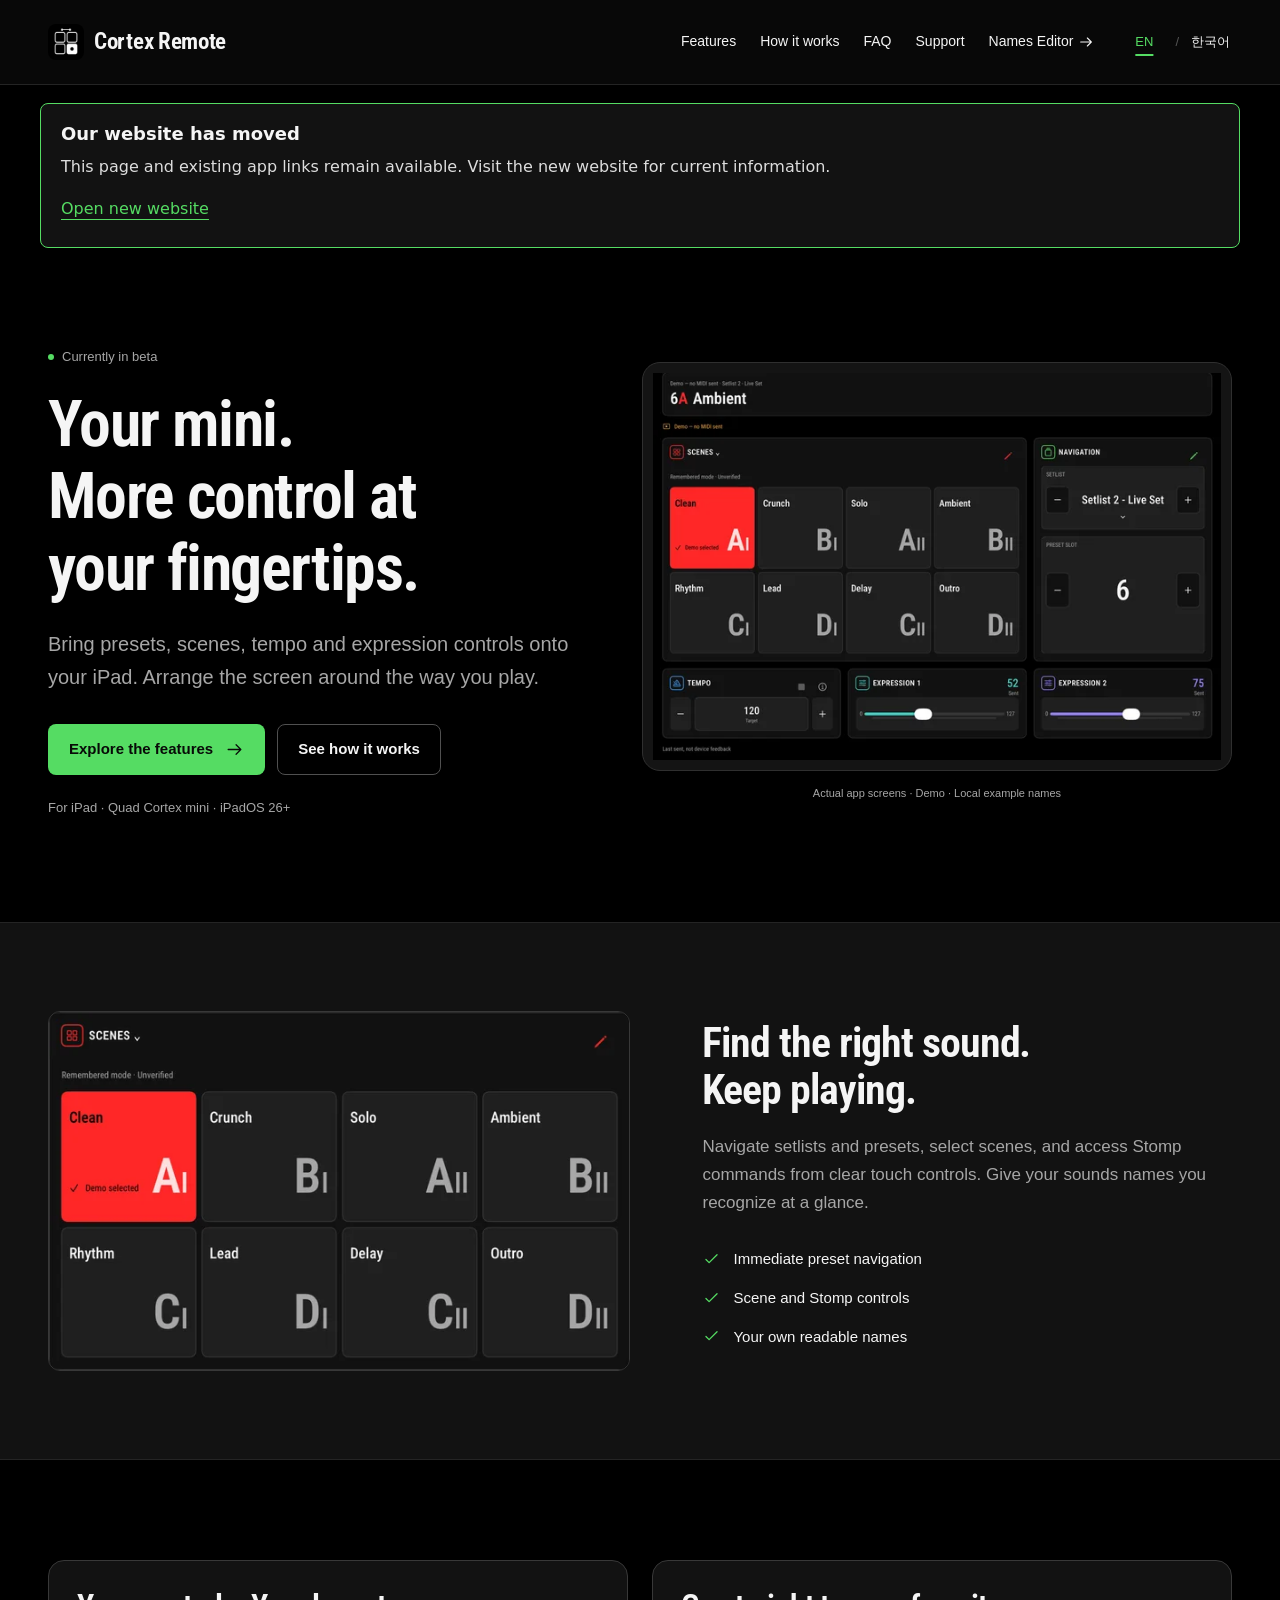
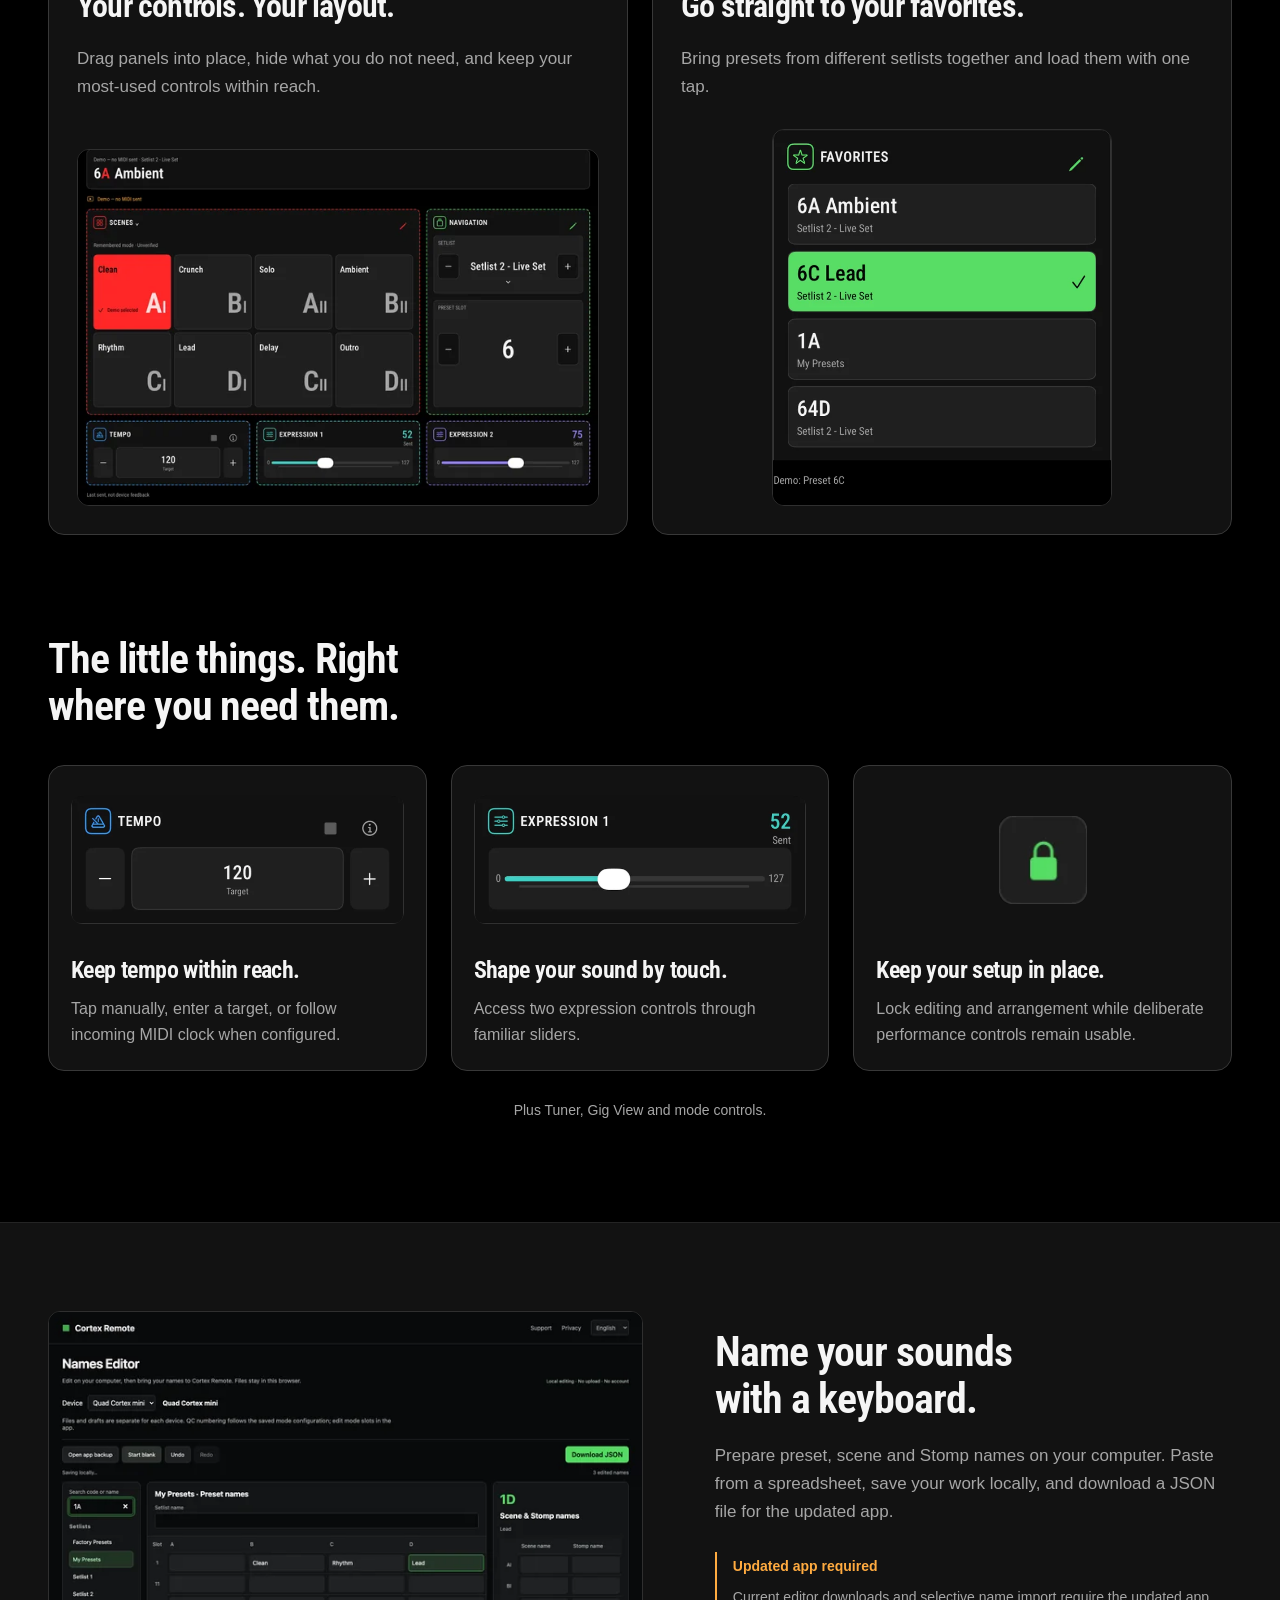
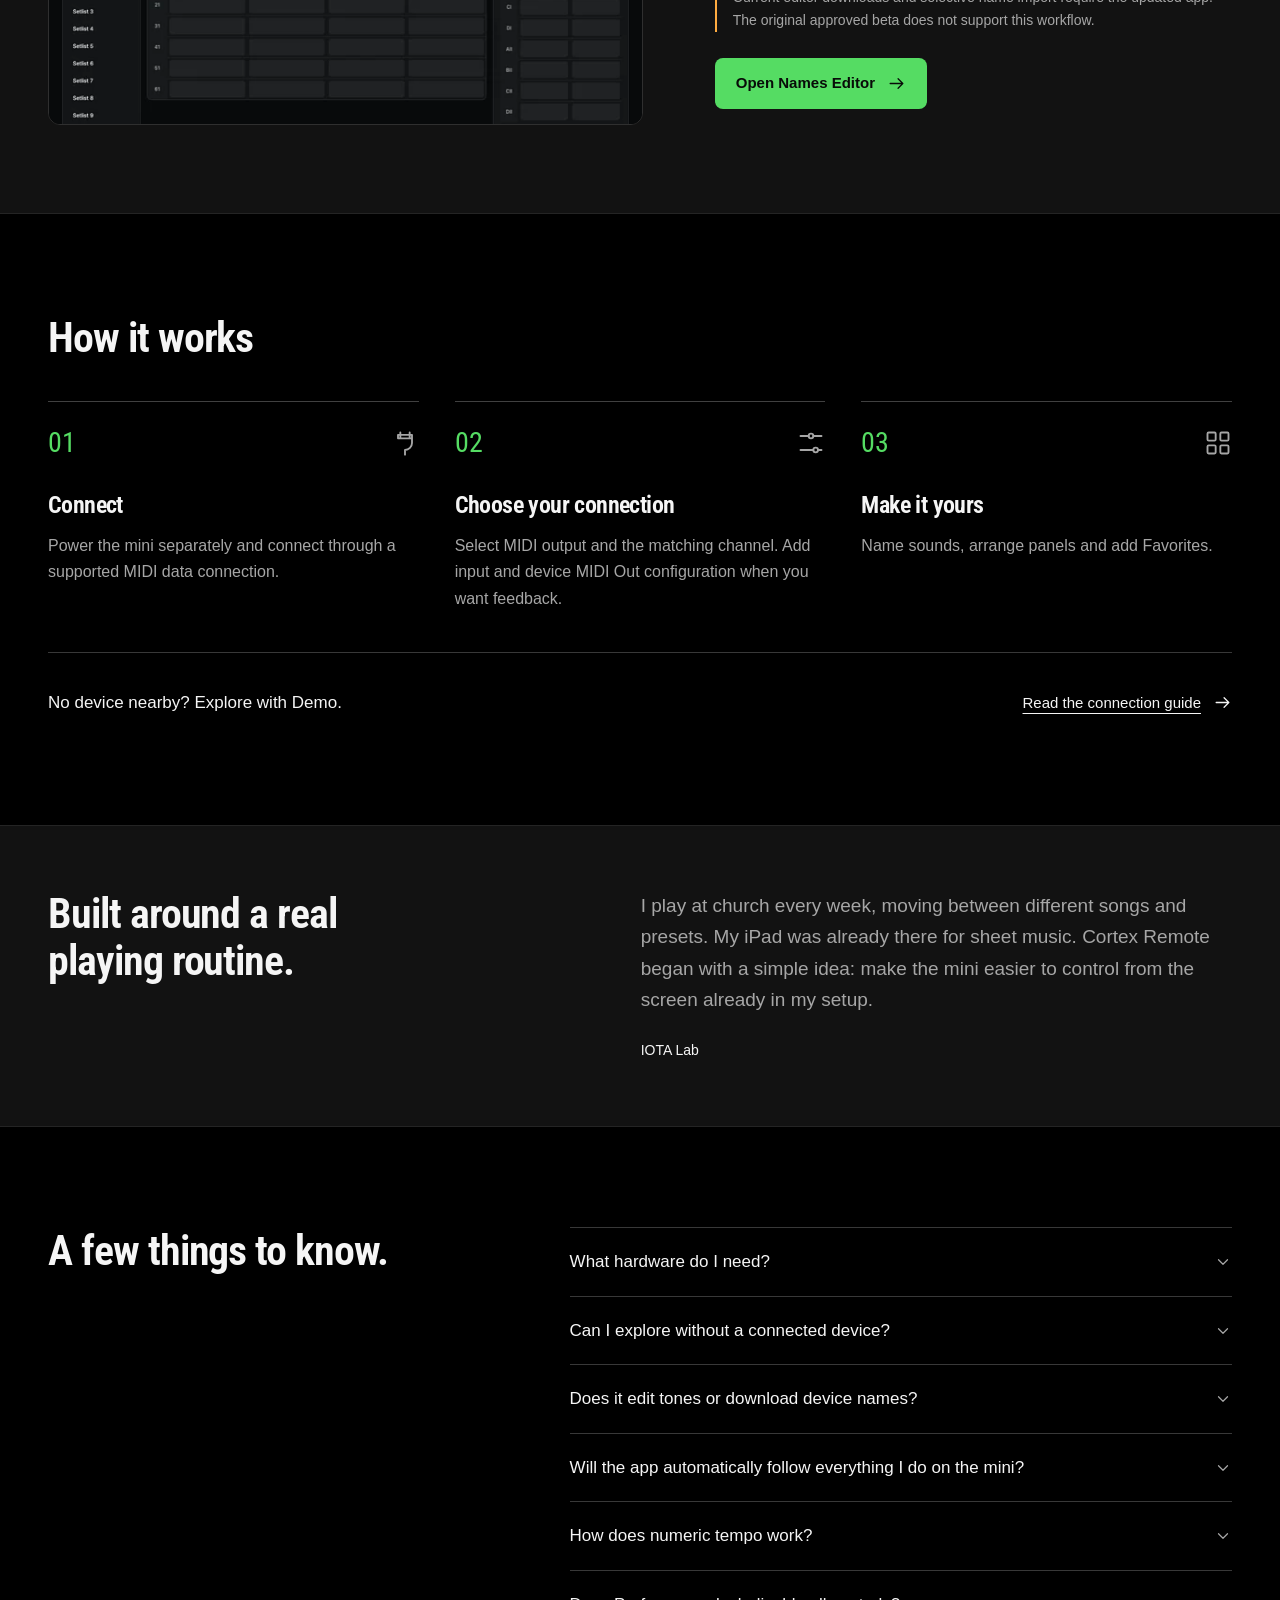
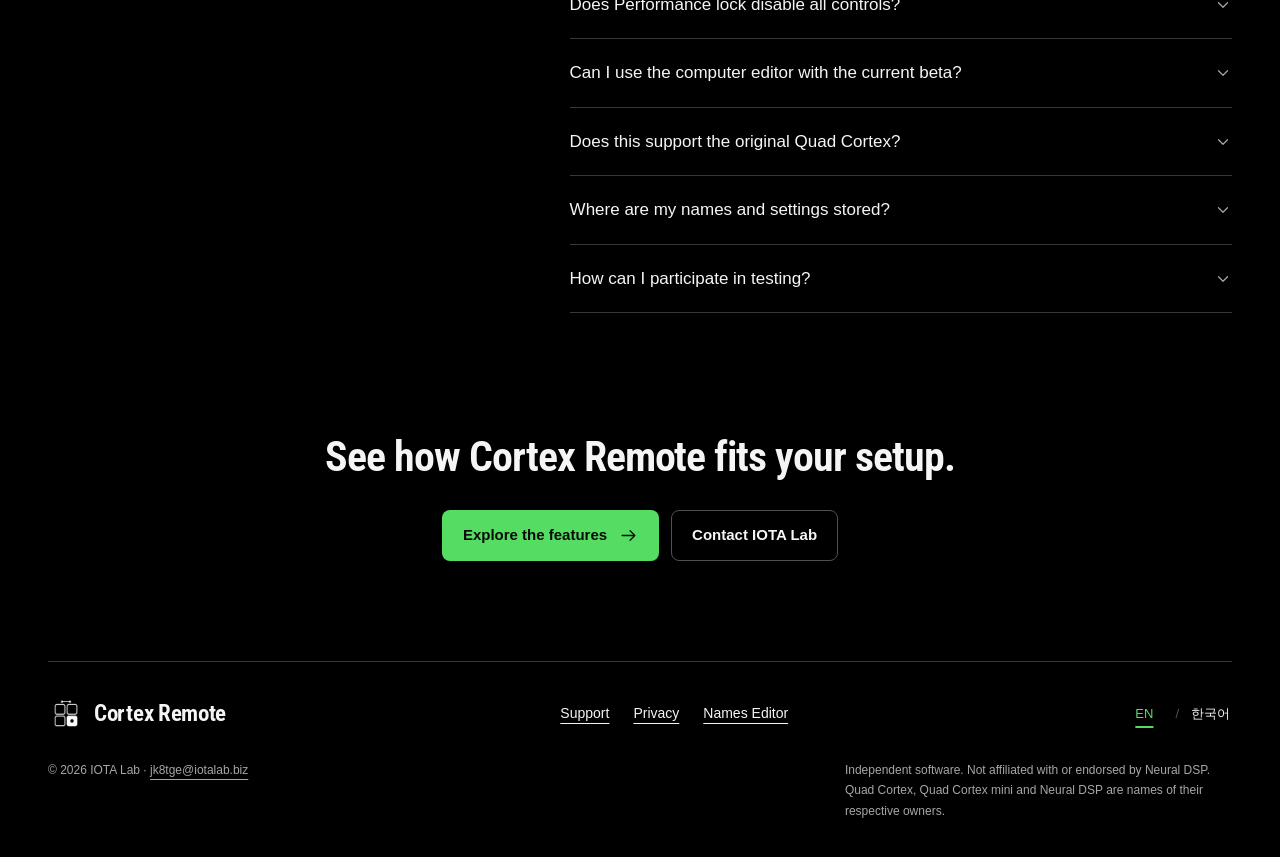
==== commit ce02d3c7: "Add route-specific iotalab.biz migration notices and preserve editor drafts" ====
--- a/index.html
+++ b/index.html
@@ -1,5 +1,5 @@
 <!doctype html>
-<html lang="en"><head><meta charset="utf-8"><meta name="viewport" content="width=device-width, initial-scale=1"><meta name="color-scheme" content="dark"><title>Cortex Remote — Your mini. More control.</title><meta name="description" content="An independent iPad MIDI controller for Quad Cortex mini. Explore preset and scene controls, Favorites, custom layouts, tempo and expression."><link rel="canonical" href="https://jk8tge-iota.github.io/cortex-remote-support/"><link rel="alternate" hreflang="en" href="https://jk8tge-iota.github.io/cortex-remote-support/"><link rel="alternate" hreflang="ko" href="https://jk8tge-iota.github.io/cortex-remote-support/ko/"><link rel="alternate" hreflang="x-default" href="https://jk8tge-iota.github.io/cortex-remote-support/"><meta property="og:type" content="website"><meta property="og:site_name" content="Cortex Remote"><meta property="og:title" content="Cortex Remote — Your mini. More control."><meta property="og:description" content="An independent iPad MIDI controller for Quad Cortex mini. Explore preset and scene controls, Favorites, custom layouts, tempo and expression."><meta property="og:url" content="https://jk8tge-iota.github.io/cortex-remote-support/"><meta property="og:locale" content="en_US"><meta property="og:image" content="https://jk8tge-iota.github.io/cortex-remote-support/assets/social-en.png"><meta property="og:image:width" content="1200"><meta property="og:image:height" content="630"><meta property="og:image:alt" content="Your mini. More control at your fingertips."><meta name="twitter:card" content="summary_large_image"><link rel="icon" href="./assets/favicon.png"><link rel="preload" as="font" type="font/woff2" href="./assets/RobotoCondensed.woff2" crossorigin><link rel="stylesheet" href="./promo.css"><script src="./promo.js" defer></script></head><body class="promo"><a class="skip" href="#main">Skip to content</a><header class="site-header"><div class="wrap header-row"><a class="brand" href="./" aria-label="Cortex Remote"><img src="./assets/app-icon.webp" width="36" height="36" alt=""><span>Cortex Remote</span></a><nav class="desktop-nav" aria-label="Menu"><a href="./#features">Features</a><a href="./#how-it-works">How it works</a><a href="./#faq">FAQ</a><a href="./support/">Support</a><a class="nav-editor" href="./names/?lang=en">Names Editor<svg aria-hidden="true" viewBox="0 0 24 24" fill="none" stroke="currentColor" stroke-width="1.6" stroke-linecap="round" stroke-linejoin="round"><path d="M4 12h16m-6-6 6 6-6 6"/></svg></a></nav><div class="languages" aria-label="Language"><a class="language-link" href="./" lang="en" hreflang="en" aria-current="page">EN</a><span aria-hidden="true">/</span><a class="language-link" href="./ko/" lang="ko" hreflang="ko" >한국어</a></div><details class="mobile-menu"><summary>Menu<svg aria-hidden="true" viewBox="0 0 24 24" fill="none" stroke="currentColor" stroke-width="1.6" stroke-linecap="round" stroke-linejoin="round"><path d="m6 9 6 6 6-6"/></svg></summary><nav aria-label="Menu"><a href="./#features">Features</a><a href="./#how-it-works">How it works</a><a href="./#faq">FAQ</a><a href="./support/">Support</a><a class="nav-editor" href="./names/?lang=en">Names Editor<svg aria-hidden="true" viewBox="0 0 24 24" fill="none" stroke="currentColor" stroke-width="1.6" stroke-linecap="round" stroke-linejoin="round"><path d="M4 12h16m-6-6 6 6-6 6"/></svg></a></nav></details></div></header><main id="main">
+<html lang="en"><head><meta charset="utf-8"><meta name="viewport" content="width=device-width, initial-scale=1"><meta name="color-scheme" content="dark"><title>Cortex Remote — Your mini. More control.</title><meta name="description" content="An independent iPad MIDI controller for Quad Cortex mini. Explore preset and scene controls, Favorites, custom layouts, tempo and expression."><link rel="canonical" href="https://jk8tge-iota.github.io/cortex-remote-support/"><link rel="alternate" hreflang="en" href="https://jk8tge-iota.github.io/cortex-remote-support/"><link rel="alternate" hreflang="ko" href="https://jk8tge-iota.github.io/cortex-remote-support/ko/"><link rel="alternate" hreflang="x-default" href="https://jk8tge-iota.github.io/cortex-remote-support/"><meta property="og:type" content="website"><meta property="og:site_name" content="Cortex Remote"><meta property="og:title" content="Cortex Remote — Your mini. More control."><meta property="og:description" content="An independent iPad MIDI controller for Quad Cortex mini. Explore preset and scene controls, Favorites, custom layouts, tempo and expression."><meta property="og:url" content="https://jk8tge-iota.github.io/cortex-remote-support/"><meta property="og:locale" content="en_US"><meta property="og:image" content="https://jk8tge-iota.github.io/cortex-remote-support/assets/social-en.png"><meta property="og:image:width" content="1200"><meta property="og:image:height" content="630"><meta property="og:image:alt" content="Your mini. More control at your fingertips."><meta name="twitter:card" content="summary_large_image"><link rel="icon" href="./assets/favicon.png"><link rel="preload" as="font" type="font/woff2" href="./assets/RobotoCondensed.woff2" crossorigin><link rel="stylesheet" href="./promo.css"><script src="./promo.js" defer></script><link rel="stylesheet" href="./migration.css"><script src="./migration.js" defer></script></head><body class="promo"><a class="skip" href="#main">Skip to content</a><header class="site-header"><div class="wrap header-row"><a class="brand" href="./" aria-label="Cortex Remote"><img src="./assets/app-icon.webp" width="36" height="36" alt=""><span>Cortex Remote</span></a><nav class="desktop-nav" aria-label="Menu"><a href="./#features">Features</a><a href="./#how-it-works">How it works</a><a href="./#faq">FAQ</a><a href="./support/">Support</a><a class="nav-editor" href="./names/?lang=en">Names Editor<svg aria-hidden="true" viewBox="0 0 24 24" fill="none" stroke="currentColor" stroke-width="1.6" stroke-linecap="round" stroke-linejoin="round"><path d="M4 12h16m-6-6 6 6-6 6"/></svg></a></nav><div class="languages" aria-label="Language"><a class="language-link" href="./" lang="en" hreflang="en" aria-current="page">EN</a><span aria-hidden="true">/</span><a class="language-link" href="./ko/" lang="ko" hreflang="ko" >한국어</a></div><details class="mobile-menu"><summary>Menu<svg aria-hidden="true" viewBox="0 0 24 24" fill="none" stroke="currentColor" stroke-width="1.6" stroke-linecap="round" stroke-linejoin="round"><path d="m6 9 6 6 6-6"/></svg></summary><nav aria-label="Menu"><a href="./#features">Features</a><a href="./#how-it-works">How it works</a><a href="./#faq">FAQ</a><a href="./support/">Support</a><a class="nav-editor" href="./names/?lang=en">Names Editor<svg aria-hidden="true" viewBox="0 0 24 24" fill="none" stroke="currentColor" stroke-width="1.6" stroke-linecap="round" stroke-linejoin="round"><path d="M4 12h16m-6-6 6 6-6 6"/></svg></a></nav></details></div></header><main id="main"><aside class="migration-notice" data-editor="false" aria-label="Our website has moved"><strong id="migration-title">Our website has moved</strong><p id="migration-copy">This page and existing app links remain available. Visit the new website for current information.</p><a id="migration-link" href="https://www.iotalab.biz/cortex-remote/">Open new website</a></aside>
 <section class="wrap hero"><div class="hero-copy"><p class="beta"><span></span>Currently in beta</p><h1>Your mini. More control at your fingertips.</h1><p class="lead">Bring presets, scenes, tempo and expression controls onto your iPad. Arrange the screen around the way you play.</p><div class="actions"><a class="button primary" href="#features">Explore the features<svg aria-hidden="true" viewBox="0 0 24 24" fill="none" stroke="currentColor" stroke-width="1.6" stroke-linecap="round" stroke-linejoin="round"><path d="M4 12h16m-6-6 6 6-6 6"/></svg></a><a class="button secondary" href="#how-it-works">See how it works</a></div><p class="requirements">For iPad · Quad Cortex mini · iPadOS 26+</p></div><figure class="hero-media"><a class="image-link " href="./assets/en-hero.png" aria-label="View full-size screenshot: Cortex Remote in Demo with named Mini scenes, preset navigation, tempo and expression sliders."><picture><source type="image/webp" srcset="./assets/en-hero-640.webp 640w, ./assets/en-hero-1200.webp 1200w" sizes="(max-width:767px) calc(100vw - 40px), (max-width:1099px) 80vw, 600px"><img src="./assets/en-hero.png" alt="Cortex Remote in Demo with named Mini scenes, preset navigation, tempo and expression sliders." fetchpriority="high" decoding="async" width="2230" height="1520"></picture></a><figcaption>Actual app screens · Demo · Local example names</figcaption></figure></section>
 <section id="features" class="feature-band"><div class="wrap feature-split"><a class="image-link scene-image" href="./assets/en-scenes.png" aria-label="View full-size screenshot: Mini scene buttons with local names including Clean, Rhythm, Lead and Ambient."><picture><source type="image/webp" srcset="./assets/en-scenes-640.webp 640w, ./assets/en-scenes-1200.webp 1200w" sizes="(max-width:767px) calc(100vw - 40px), (max-width:1099px) 80vw, 600px"><img src="./assets/en-scenes.png" alt="Mini scene buttons with local names including Clean, Rhythm, Lead and Ambient." loading="lazy" decoding="async" width="1428" height="879"></picture></a><div><h2>Find the right sound. Keep playing.</h2><p>Navigate setlists and presets, select scenes, and access Stomp commands from clear touch controls. Give your sounds names you recognize at a glance.</p><ul class="feature-points"><li><svg aria-hidden="true" viewBox="0 0 24 24" fill="none" stroke="currentColor" stroke-width="1.6" stroke-linecap="round" stroke-linejoin="round"><path d="m5 12 4 4L19 6"/></svg>Immediate preset navigation</li><li><svg aria-hidden="true" viewBox="0 0 24 24" fill="none" stroke="currentColor" stroke-width="1.6" stroke-linecap="round" stroke-linejoin="round"><path d="m5 12 4 4L19 6"/></svg>Scene and Stomp controls</li><li><svg aria-hidden="true" viewBox="0 0 24 24" fill="none" stroke="currentColor" stroke-width="1.6" stroke-linecap="round" stroke-linejoin="round"><path d="m5 12 4 4L19 6"/></svg>Your own readable names</li></ul></div></div></section>
 <section class="wrap section"><div class="duo"><article class="feature-card arrangement"><h2>Your controls. Your layout.</h2><p>Drag panels into place, hide what you do not need, and keep your most-used controls within reach.</p><a class="image-link " href="./assets/en-arrange.png" aria-label="View full-size screenshot: Cortex Remote in Arrange mode with outlines around draggable panels."><picture><source type="image/webp" srcset="./assets/en-arrange-640.webp 640w, ./assets/en-arrange-1200.webp 1200w" sizes="(max-width:767px) calc(100vw - 40px), (max-width:1099px) 80vw, 600px"><img src="./assets/en-arrange.png" alt="Cortex Remote in Arrange mode with outlines around draggable panels." loading="lazy" decoding="async" width="2230" height="1520"></picture></a></article><article class="feature-card favorites"><h2>Go straight to your favorites.</h2><p>Bring presets from different setlists together and load them with one tap.</p><a class="image-link " href="./assets/en-favorites.png" aria-label="View full-size screenshot: Favorites panel with named presets and a green selected preset."><picture><source type="image/webp" srcset="./assets/en-favorites-640.webp 640w, ./assets/en-favorites-1200.webp 1200w" sizes="(max-width:767px) calc(100vw - 40px), (max-width:1099px) 80vw, 600px"><img src="./assets/en-favorites.png" alt="Favorites panel with named presets and a green selected preset." loading="lazy" decoding="async" width="701" height="778"></picture></a></article></div></section>
--- a/migration.css
+++ b/migration.css
@@ -0,0 +1 @@
+.migration-notice{box-sizing:border-box;width:min(100%,1200px);margin:18px auto;padding:16px 20px;border:1px solid #55dc63;border-radius:8px;background:#121212;color:#f5f5f5;font:16px/1.5 system-ui,sans-serif}.migration-notice p{margin:8px 0;color:#ddd}.migration-notice a{display:inline-flex;align-items:center;min-height:44px;color:#55dc63;text-decoration:underline}.migration-notice a:focus-visible{outline:2px solid #55dc63;outline-offset:4px}.migration-notice strong{font-size:18px}@media(max-width:480px){.migration-notice{padding:12px;margin:12px auto}}
